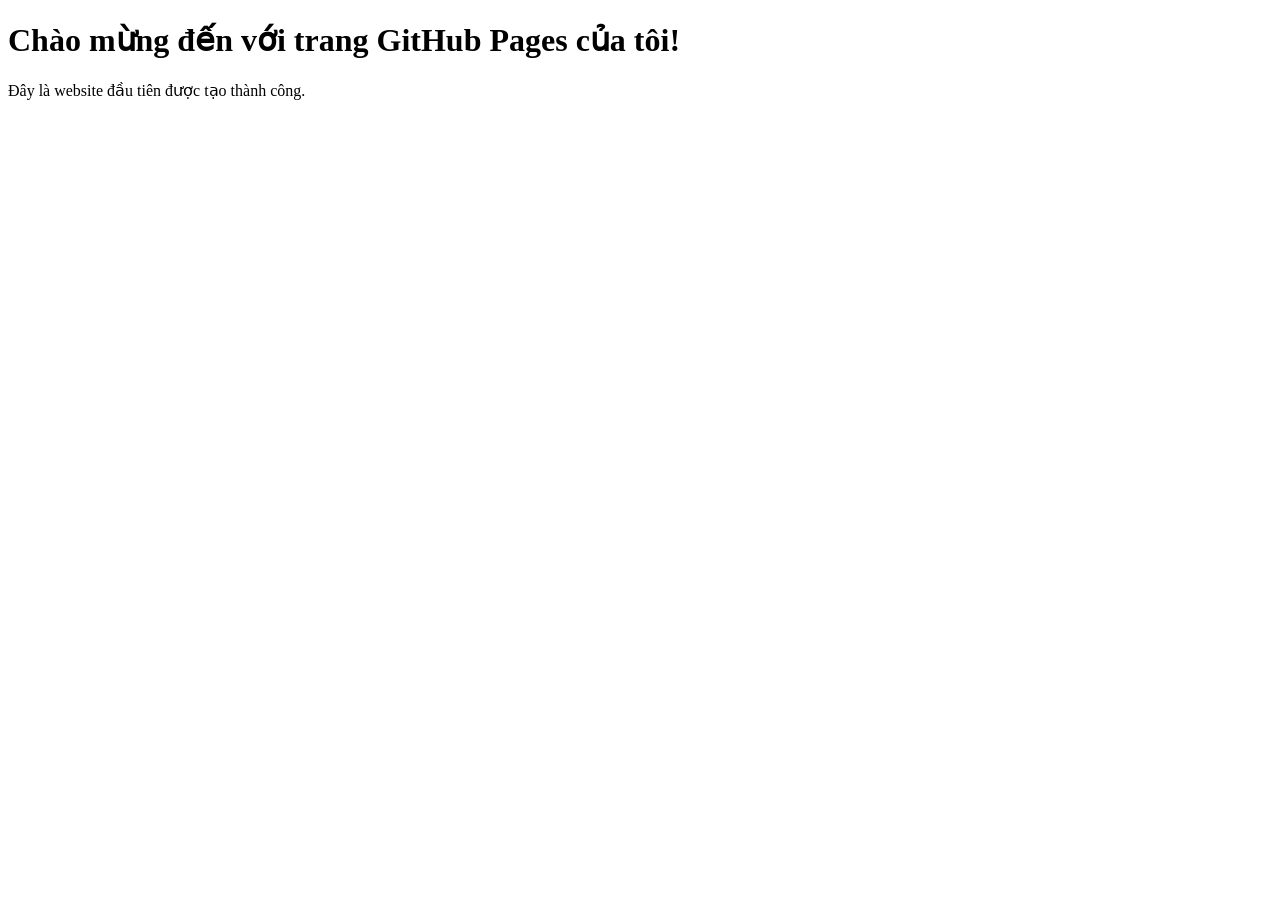
==== index.html @ 58974ad3 "Create index.html" ====
<!DOCTYPE html>
<html lang="vi">
<head>
    <meta charset="UTF-8">
    <title>Trang cá nhân của tôi</title>
</head>
<body>
    <h1>Chào mừng đến với trang GitHub Pages của tôi!</h1>
    <p>Đây là website đầu tiên được tạo thành công.</p>
</body>
</html>
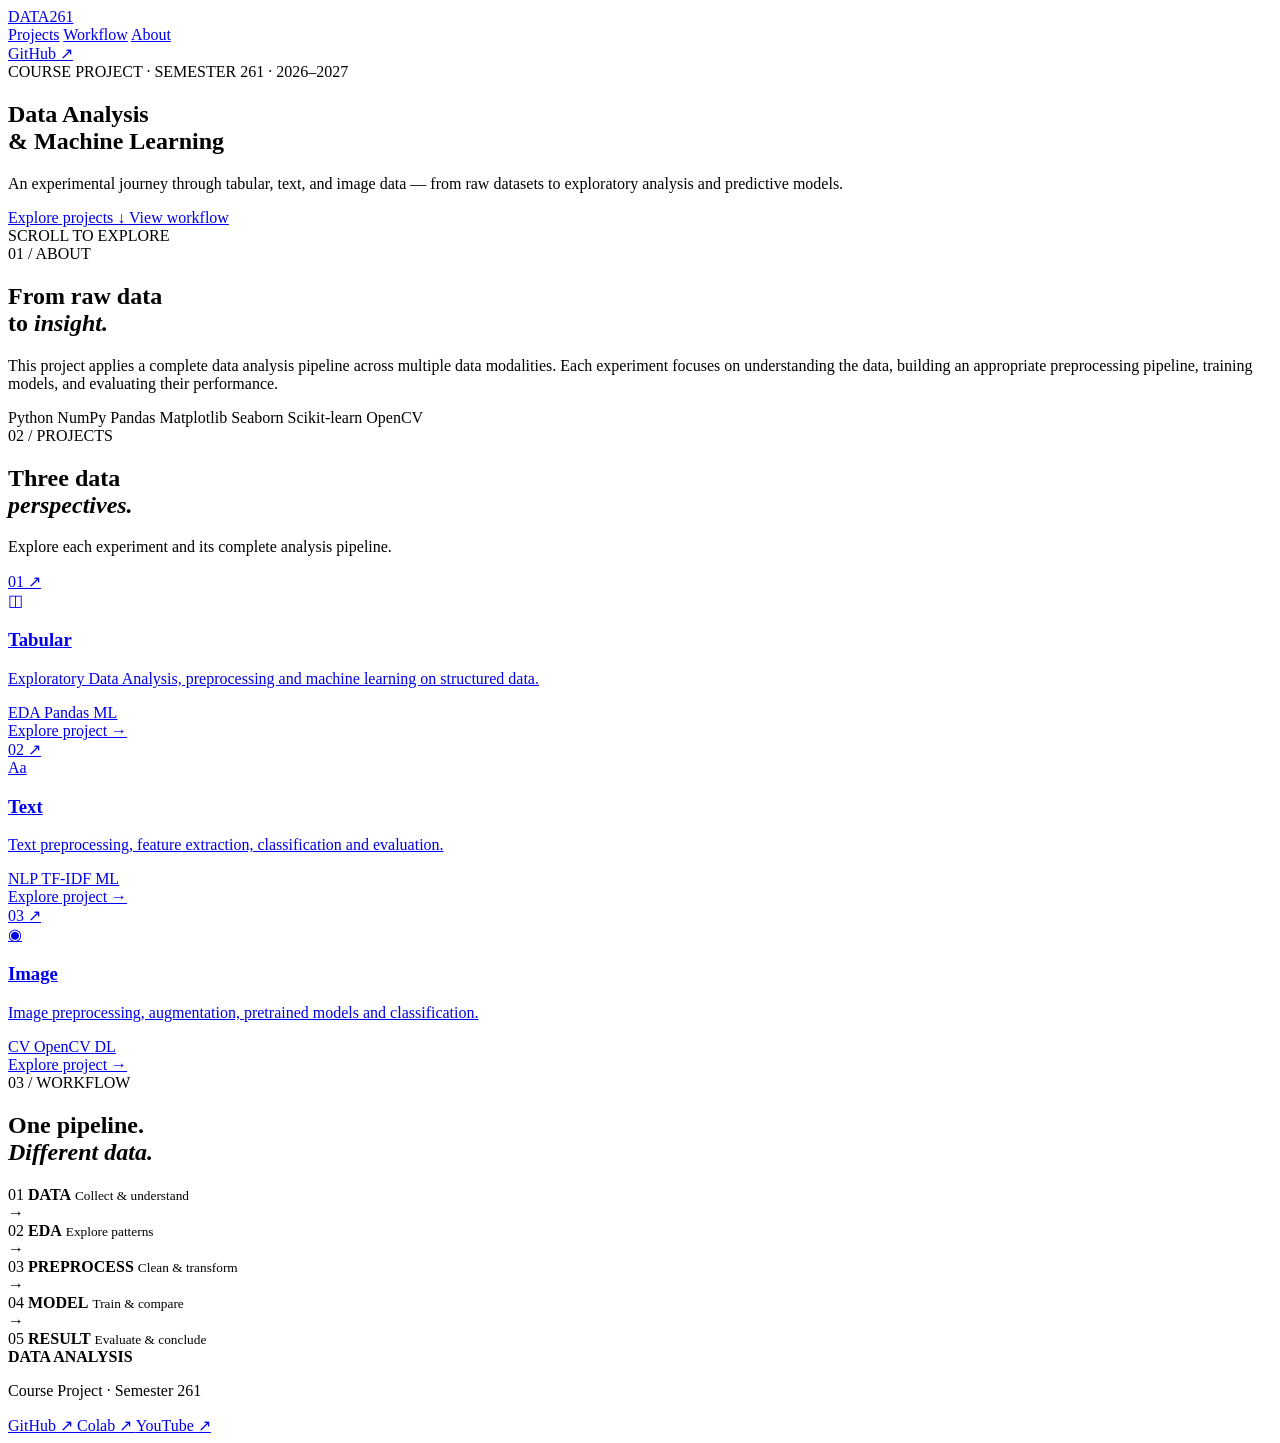
==== commit 42c49a6b: "Update index.html" ====
--- a/index.html
+++ b/index.html
@@ -1,11 +1,391 @@
 <!DOCTYPE html>
-<html lang="vi">
+<html lang="en">
 <head>
     <meta charset="UTF-8">
-    <title>Trang cá nhân của tôi</title>
+    <meta name="viewport" content="width=device-width, initial-scale=1.0">
+
+    <title>Data Analysis & Machine Learning</title>
+
+    <meta
+        name="description"
+        content="Data Analysis and Machine Learning Course Project"
+    >
+
+    <link rel="stylesheet" href="style.css">
+
+    <link
+        href="https://fonts.googleapis.com/css2?family=DM+Mono:wght@400;500&family=Inter:wght@400;500;600;700;800&display=swap"
+        rel="stylesheet"
+    >
 </head>
+
 <body>
-    <h1>Chào mừng đến với trang GitHub Pages của tôi!</h1>
-    <p>Đây là website đầu tiên được tạo thành công.</p>
+
+<header class="navbar">
+
+    <a href="#" class="logo">
+        DATA<span>261</span>
+    </a>
+
+    <nav>
+        <a href="#projects">Projects</a>
+        <a href="#workflow">Workflow</a>
+        <a href="#about">About</a>
+    </nav>
+
+    <a
+        href="https://github.com/Cuong111111"
+        target="_blank"
+        class="github-btn"
+    >
+        GitHub ↗
+    </a>
+
+</header>
+
+
+<main>
+
+<!-- HERO -->
+
+<section class="hero">
+
+    <div class="hero-label">
+        COURSE PROJECT · SEMESTER 261 · 2026–2027
+    </div>
+
+    <h1>
+        Data Analysis
+        <br>
+        <span>& Machine Learning</span>
+    </h1>
+
+    <p class="hero-description">
+        An experimental journey through tabular, text,
+        and image data — from raw datasets to
+        exploratory analysis and predictive models.
+    </p>
+
+    <div class="hero-actions">
+
+        <a href="#projects" class="primary-btn">
+            Explore projects ↓
+        </a>
+
+        <a href="#workflow" class="secondary-btn">
+            View workflow
+        </a>
+
+    </div>
+
+    <div class="scroll-indicator">
+        SCROLL TO EXPLORE
+    </div>
+
+</section>
+
+
+<!-- ABOUT -->
+
+<section class="section about" id="about">
+
+    <div class="section-number">
+        01 / ABOUT
+    </div>
+
+    <div class="about-content">
+
+        <h2>
+            From raw data<br>
+            to <em>insight.</em>
+        </h2>
+
+        <p>
+            This project applies a complete data analysis
+            pipeline across multiple data modalities.
+            Each experiment focuses on understanding the
+            data, building an appropriate preprocessing
+            pipeline, training models, and evaluating
+            their performance.
+        </p>
+
+        <div class="tech-stack">
+
+            <span>Python</span>
+            <span>NumPy</span>
+            <span>Pandas</span>
+            <span>Matplotlib</span>
+            <span>Seaborn</span>
+            <span>Scikit-learn</span>
+            <span>OpenCV</span>
+
+        </div>
+
+    </div>
+
+</section>
+
+
+<!-- PROJECTS -->
+
+<section class="section projects" id="projects">
+
+    <div class="section-number">
+        02 / PROJECTS
+    </div>
+
+    <div class="section-heading">
+
+        <h2>
+            Three data<br>
+            <em>perspectives.</em>
+        </h2>
+
+        <p>
+            Explore each experiment and its complete
+            analysis pipeline.
+        </p>
+
+    </div>
+
+
+    <div class="project-grid">
+
+
+        <!-- TABULAR -->
+
+        <a href="tabular/" class="project-card">
+
+            <div class="project-top">
+
+                <span class="project-number">
+                    01
+                </span>
+
+                <span class="project-arrow">
+                    ↗
+                </span>
+
+            </div>
+
+            <div class="project-icon">
+                ◫
+            </div>
+
+            <h3>
+                Tabular
+            </h3>
+
+            <p>
+                Exploratory Data Analysis,
+                preprocessing and machine learning
+                on structured data.
+            </p>
+
+            <div class="project-tags">
+
+                <span>EDA</span>
+                <span>Pandas</span>
+                <span>ML</span>
+
+            </div>
+
+            <div class="project-link">
+                Explore project →
+            </div>
+
+        </a>
+
+
+        <!-- TEXT -->
+
+        <a href="text/" class="project-card">
+
+            <div class="project-top">
+
+                <span class="project-number">
+                    02
+                </span>
+
+                <span class="project-arrow">
+                    ↗
+                </span>
+
+            </div>
+
+            <div class="project-icon">
+                Aa
+            </div>
+
+            <h3>
+                Text
+            </h3>
+
+            <p>
+                Text preprocessing, feature extraction,
+                classification and evaluation.
+            </p>
+
+            <div class="project-tags">
+
+                <span>NLP</span>
+                <span>TF-IDF</span>
+                <span>ML</span>
+
+            </div>
+
+            <div class="project-link">
+                Explore project →
+            </div>
+
+        </a>
+
+
+        <!-- IMAGE -->
+
+        <a href="image/" class="project-card">
+
+            <div class="project-top">
+
+                <span class="project-number">
+                    03
+                </span>
+
+                <span class="project-arrow">
+                    ↗
+                </span>
+
+            </div>
+
+            <div class="project-icon">
+                ◉
+            </div>
+
+            <h3>
+                Image
+            </h3>
+
+            <p>
+                Image preprocessing, augmentation,
+                pretrained models and classification.
+            </p>
+
+            <div class="project-tags">
+
+                <span>CV</span>
+                <span>OpenCV</span>
+                <span>DL</span>
+
+            </div>
+
+            <div class="project-link">
+                Explore project →
+            </div>
+
+        </a>
+
+    </div>
+
+</section>
+
+
+<!-- WORKFLOW -->
+
+<section class="section workflow" id="workflow">
+
+    <div class="section-number">
+        03 / WORKFLOW
+    </div>
+
+    <h2>
+        One pipeline.<br>
+        <em>Different data.</em>
+    </h2>
+
+
+    <div class="workflow-line">
+
+        <div class="workflow-item">
+            <span>01</span>
+            <strong>DATA</strong>
+            <small>Collect & understand</small>
+        </div>
+
+        <div class="workflow-arrow">→</div>
+
+        <div class="workflow-item">
+            <span>02</span>
+            <strong>EDA</strong>
+            <small>Explore patterns</small>
+        </div>
+
+        <div class="workflow-arrow">→</div>
+
+        <div class="workflow-item">
+            <span>03</span>
+            <strong>PREPROCESS</strong>
+            <small>Clean & transform</small>
+        </div>
+
+        <div class="workflow-arrow">→</div>
+
+        <div class="workflow-item">
+            <span>04</span>
+            <strong>MODEL</strong>
+            <small>Train & compare</small>
+        </div>
+
+        <div class="workflow-arrow">→</div>
+
+        <div class="workflow-item">
+            <span>05</span>
+            <strong>RESULT</strong>
+            <small>Evaluate & conclude</small>
+        </div>
+
+    </div>
+
+</section>
+
+
+<!-- FOOTER -->
+
+<footer>
+
+    <div>
+
+        <strong>
+            DATA ANALYSIS
+        </strong>
+
+        <p>
+            Course Project · Semester 261
+        </p>
+
+    </div>
+
+
+    <div class="footer-links">
+
+        <a href="https://github.com/Cuong111111">
+            GitHub ↗
+        </a>
+
+        <a href="#">
+            Colab ↗
+        </a>
+
+        <a href="#">
+            YouTube ↗
+        </a>
+
+    </div>
+
+</footer>
+
+</main>
+
+<script src="script.js"></script>
+
 </body>
 </html>
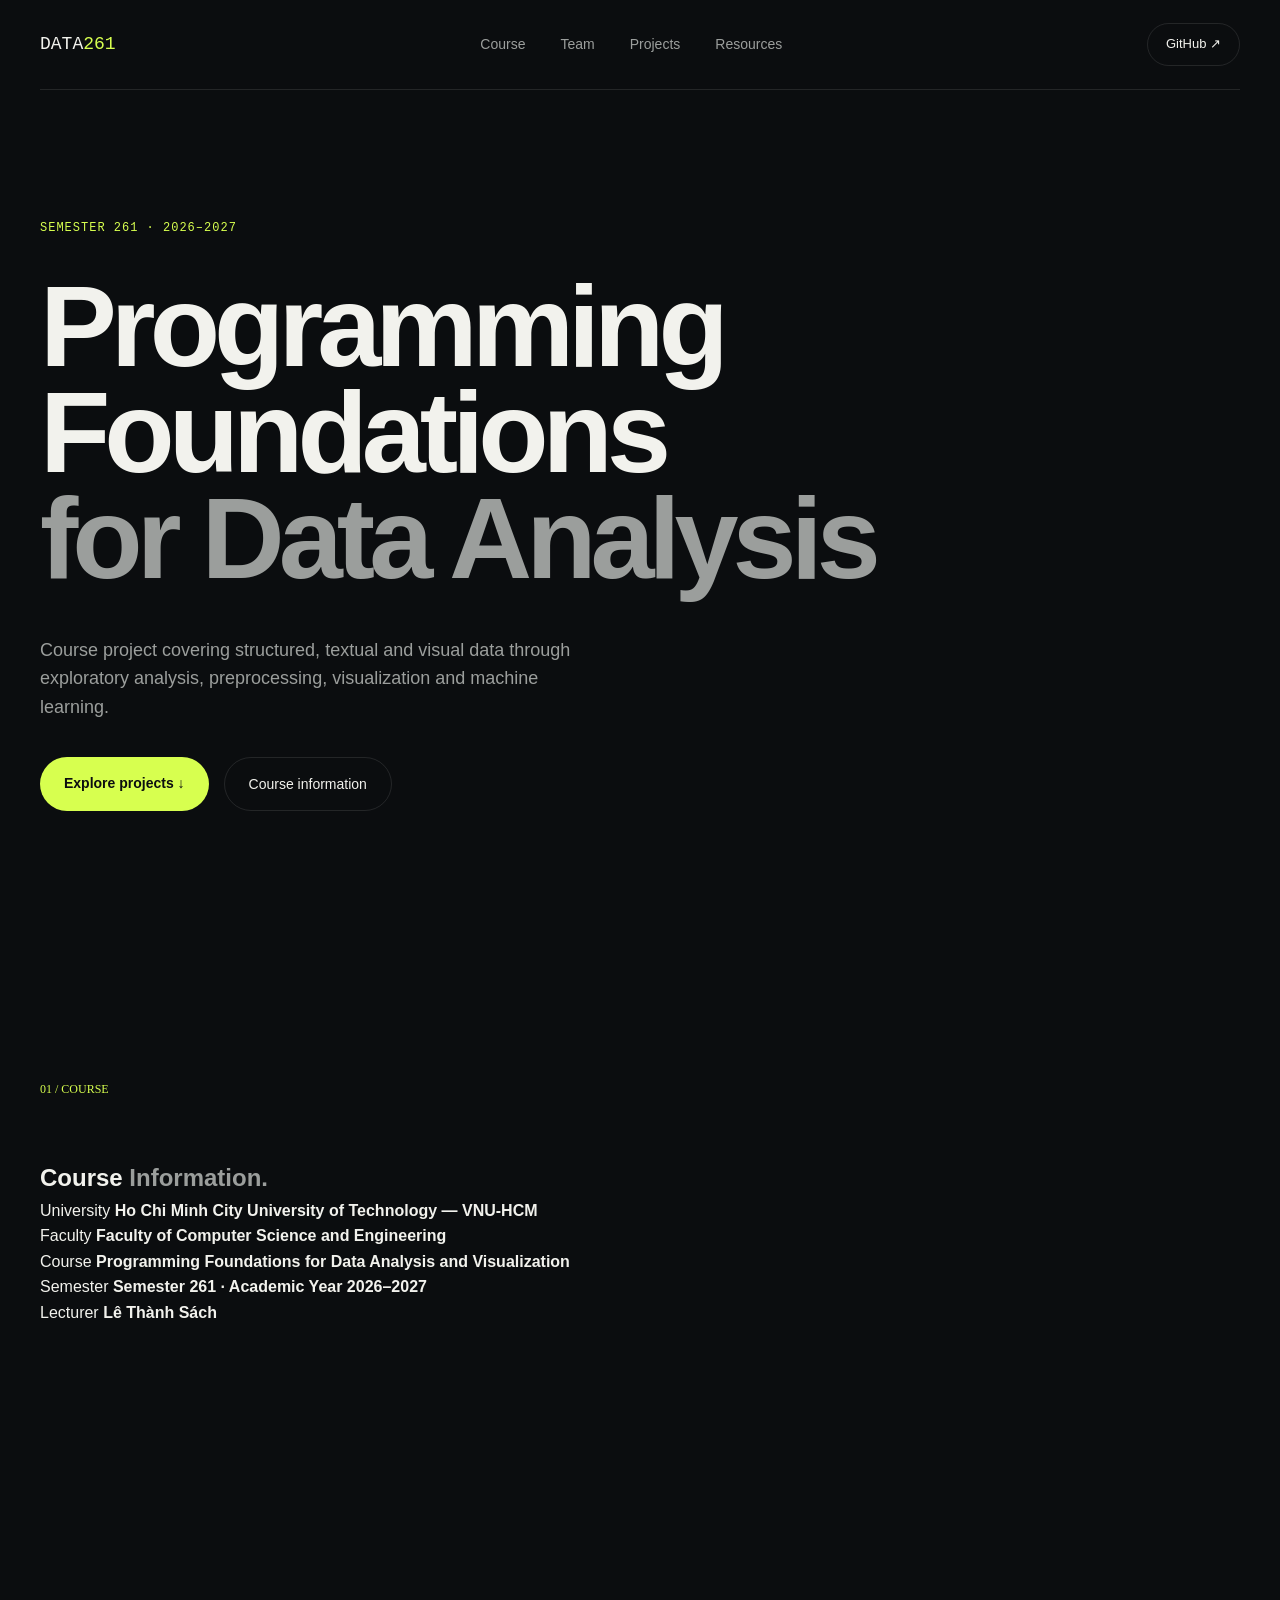
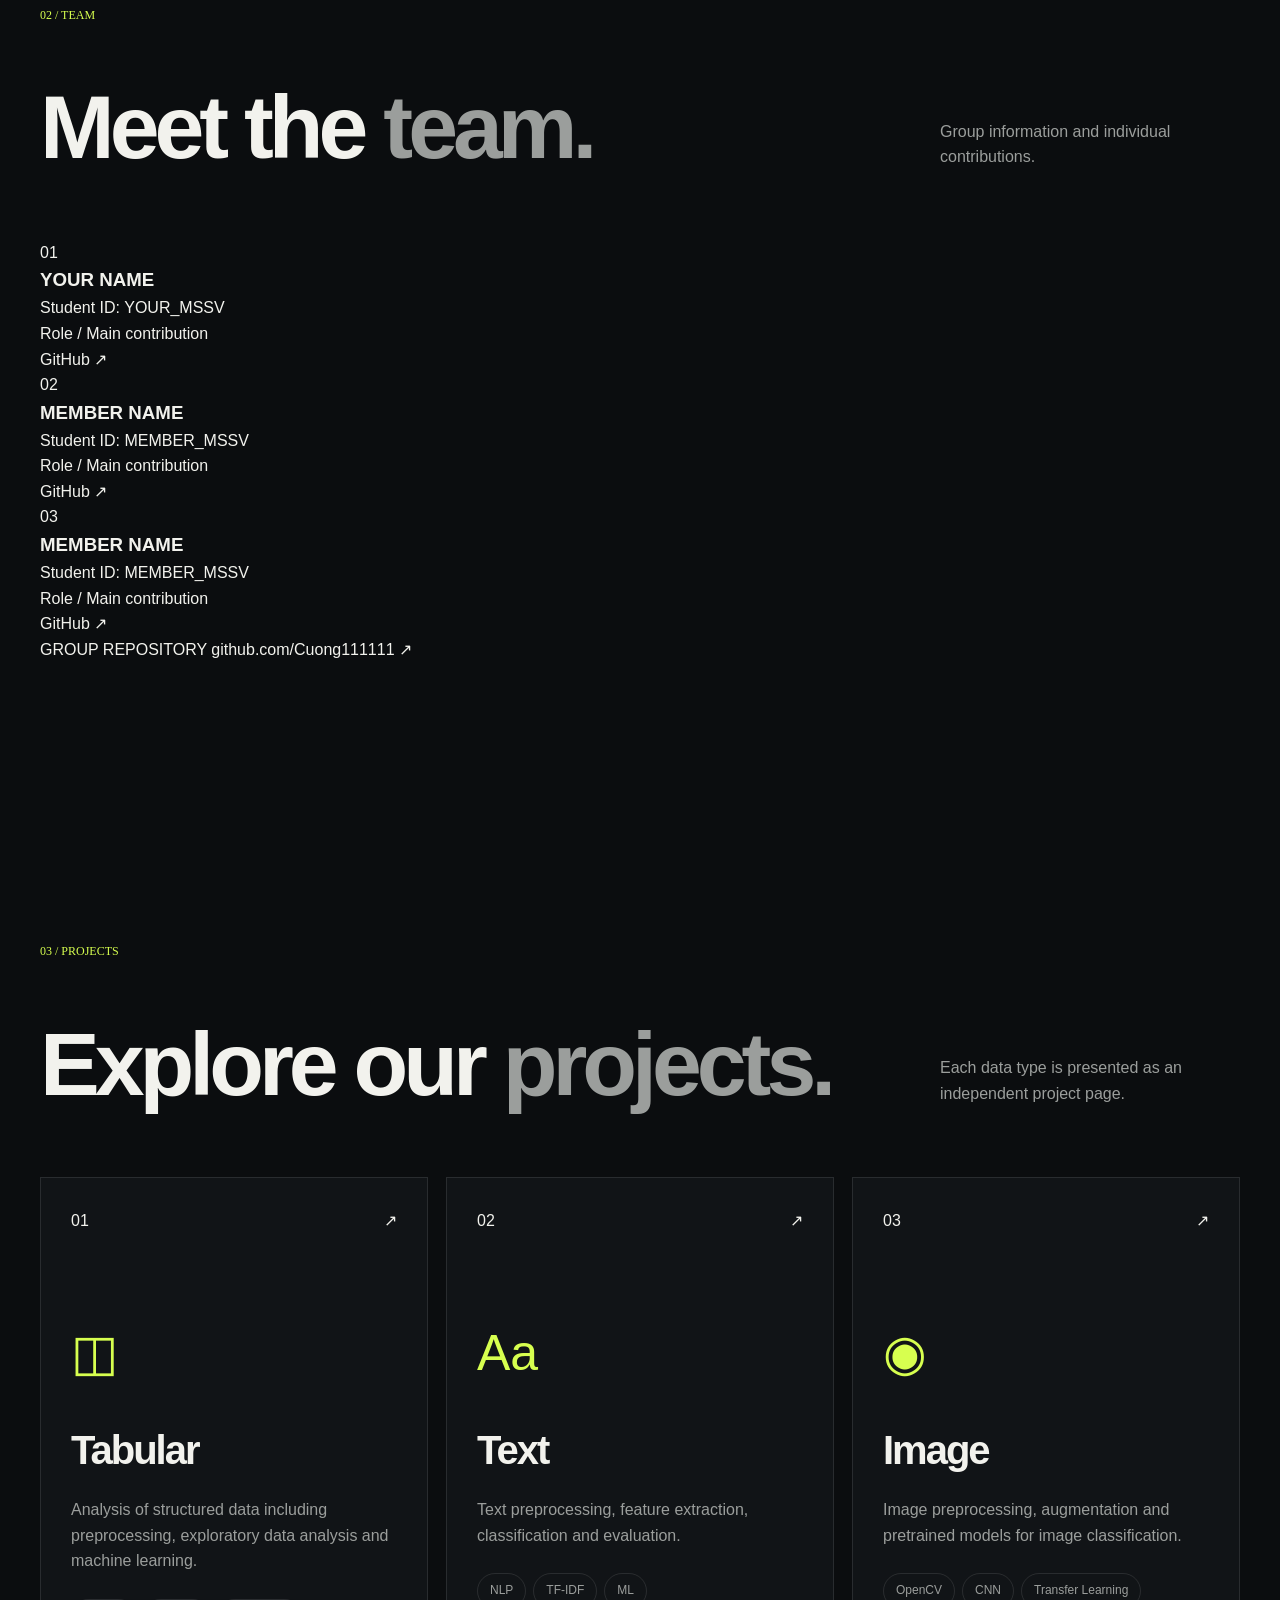
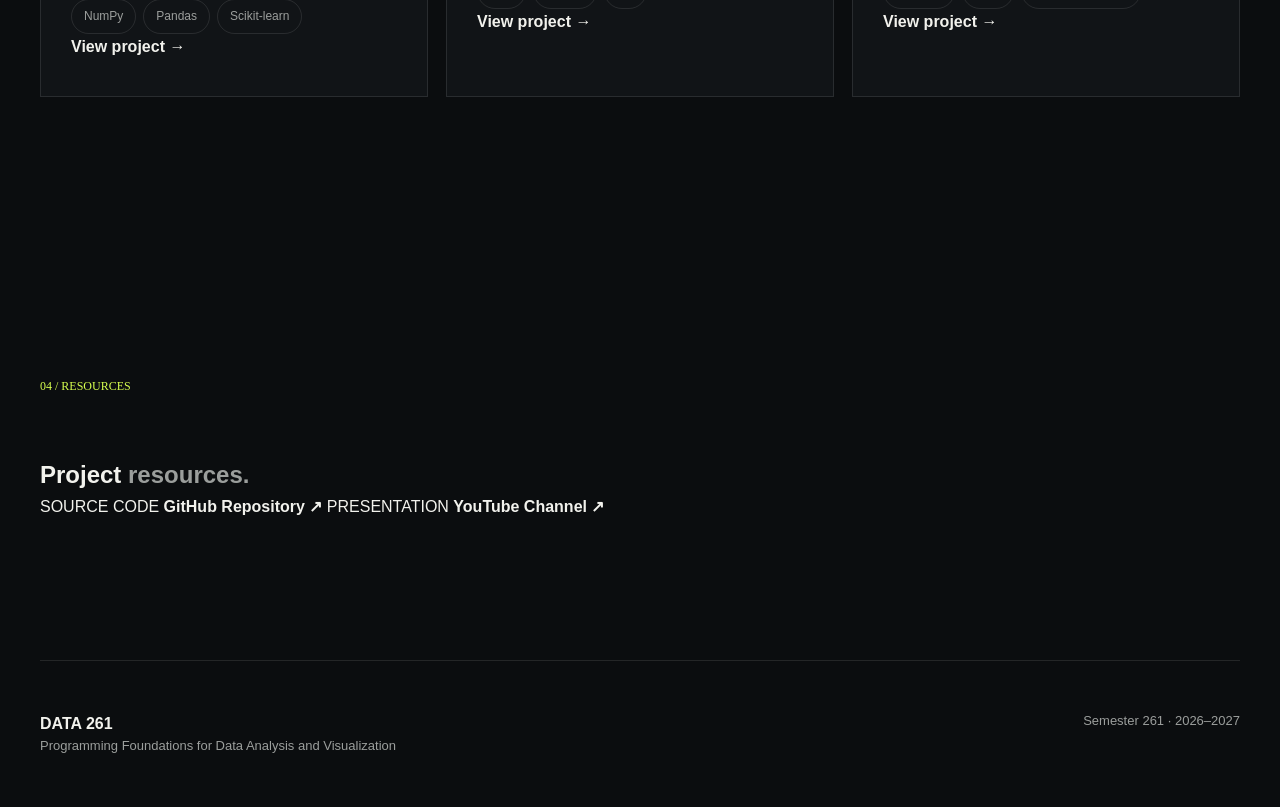
==== commit b0f96824: "update landing" ====
--- a/index.html
+++ b/index.html
@@ -1,36 +1,60 @@
 <!DOCTYPE html>
 <html lang="en">
+
 <head>
+
     <meta charset="UTF-8">
-    <meta name="viewport" content="width=device-width, initial-scale=1.0">
-
-    <title>Data Analysis & Machine Learning</title>
+
+    <meta
+        name="viewport"
+        content="width=device-width, initial-scale=1.0"
+    >
+
+    <title>
+        Data Analysis & Visualization — Group Name
+    </title>
 
     <meta
         name="description"
-        content="Data Analysis and Machine Learning Course Project"
+        content="Course project for Programming Foundations for Data Analysis and Visualization"
     >
 
     <link rel="stylesheet" href="style.css">
 
-    <link
-        href="https://fonts.googleapis.com/css2?family=DM+Mono:wght@400;500&family=Inter:wght@400;500;600;700;800&display=swap"
-        rel="stylesheet"
-    >
 </head>
 
+
 <body>
 
+
+<!-- =========================
+     NAVIGATION
+========================= -->
+
 <header class="navbar">
 
-    <a href="#" class="logo">
+    <a href="./" class="logo">
         DATA<span>261</span>
     </a>
 
     <nav>
-        <a href="#projects">Projects</a>
-        <a href="#workflow">Workflow</a>
-        <a href="#about">About</a>
+
+        <a href="#course">
+            Course
+        </a>
+
+        <a href="#team">
+            Team
+        </a>
+
+        <a href="#projects">
+            Projects
+        </a>
+
+        <a href="#resources">
+            Resources
+        </a>
+
     </nav>
 
     <a
@@ -44,106 +68,344 @@
 </header>
 
 
+
 <main>
 
-<!-- HERO -->
+
+<!-- =========================
+     HERO
+========================= -->
 
 <section class="hero">
 
     <div class="hero-label">
-        COURSE PROJECT · SEMESTER 261 · 2026–2027
-    </div>
+        SEMESTER 261 · 2026–2027
+    </div>
+
 
     <h1>
-        Data Analysis
+
+        Programming Foundations
         <br>
-        <span>& Machine Learning</span>
+
+        <span>
+            for Data Analysis
+        </span>
+
     </h1>
 
+
     <p class="hero-description">
-        An experimental journey through tabular, text,
-        and image data — from raw datasets to
-        exploratory analysis and predictive models.
+
+        Course project covering structured,
+        textual and visual data through
+        exploratory analysis, preprocessing,
+        visualization and machine learning.
+
     </p>
 
+
     <div class="hero-actions">
 
-        <a href="#projects" class="primary-btn">
+        <a
+            href="#projects"
+            class="primary-btn"
+        >
             Explore projects ↓
         </a>
 
-        <a href="#workflow" class="secondary-btn">
-            View workflow
-        </a>
-
-    </div>
-
-    <div class="scroll-indicator">
-        SCROLL TO EXPLORE
+
+        <a
+            href="#course"
+            class="secondary-btn"
+        >
+            Course information
+        </a>
+
     </div>
 
 </section>
 
 
-<!-- ABOUT -->
-
-<section class="section about" id="about">
+
+<!-- =========================
+     COURSE INFORMATION
+========================= -->
+
+<section
+    class="section"
+    id="course"
+>
 
     <div class="section-number">
-        01 / ABOUT
-    </div>
-
-    <div class="about-content">
+        01 / COURSE
+    </div>
+
+
+    <div class="course-layout">
+
+
+        <div>
+
+            <h2>
+                Course
+                <em>Information.</em>
+            </h2>
+
+        </div>
+
+
+        <div class="info-list">
+
+
+            <div class="info-row">
+
+                <span>
+                    University
+                </span>
+
+                <strong>
+                    Ho Chi Minh City University
+                    of Technology — VNU-HCM
+                </strong>
+
+            </div>
+
+
+            <div class="info-row">
+
+                <span>
+                    Faculty
+                </span>
+
+                <strong>
+                    Faculty of Computer Science
+                    and Engineering
+                </strong>
+
+            </div>
+
+
+            <div class="info-row">
+
+                <span>
+                    Course
+                </span>
+
+                <strong>
+                    Programming Foundations
+                    for Data Analysis
+                    and Visualization
+                </strong>
+
+            </div>
+
+
+            <div class="info-row">
+
+                <span>
+                    Semester
+                </span>
+
+                <strong>
+                    Semester 261 · Academic Year
+                    2026–2027
+                </strong>
+
+            </div>
+
+
+            <div class="info-row">
+
+                <span>
+                    Lecturer
+                </span>
+
+                <strong>
+                    Lê Thành Sách
+                </strong>
+
+            </div>
+
+
+        </div>
+
+    </div>
+
+</section>
+
+
+
+<!-- =========================
+     TEAM
+========================= -->
+
+<section
+    class="section"
+    id="team"
+>
+
+    <div class="section-number">
+        02 / TEAM
+    </div>
+
+
+    <div class="section-heading">
 
         <h2>
-            From raw data<br>
-            to <em>insight.</em>
+            Meet the
+            <em>team.</em>
         </h2>
 
         <p>
-            This project applies a complete data analysis
-            pipeline across multiple data modalities.
-            Each experiment focuses on understanding the
-            data, building an appropriate preprocessing
-            pipeline, training models, and evaluating
-            their performance.
+            Group information and
+            individual contributions.
         </p>
 
-        <div class="tech-stack">
-
-            <span>Python</span>
-            <span>NumPy</span>
-            <span>Pandas</span>
-            <span>Matplotlib</span>
-            <span>Seaborn</span>
-            <span>Scikit-learn</span>
-            <span>OpenCV</span>
+    </div>
+
+
+    <div class="team-grid">
+
+
+        <!-- MEMBER 1 -->
+
+        <div class="member-card">
+
+            <span class="member-number">
+                01
+            </span>
+
+            <h3>
+                YOUR NAME
+            </h3>
+
+            <p>
+                Student ID:
+                YOUR_MSSV
+            </p>
+
+            <p class="role">
+                Role / Main contribution
+            </p>
+
+            <a
+                href="#"
+                target="_blank"
+            >
+                GitHub ↗
+            </a>
 
         </div>
 
+
+        <!-- MEMBER 2 -->
+
+        <div class="member-card">
+
+            <span class="member-number">
+                02
+            </span>
+
+            <h3>
+                MEMBER NAME
+            </h3>
+
+            <p>
+                Student ID:
+                MEMBER_MSSV
+            </p>
+
+            <p class="role">
+                Role / Main contribution
+            </p>
+
+            <a
+                href="#"
+                target="_blank"
+            >
+                GitHub ↗
+            </a>
+
+        </div>
+
+
+        <!-- MEMBER 3 -->
+
+        <div class="member-card">
+
+            <span class="member-number">
+                03
+            </span>
+
+            <h3>
+                MEMBER NAME
+            </h3>
+
+            <p>
+                Student ID:
+                MEMBER_MSSV
+            </p>
+
+            <p class="role">
+                Role / Main contribution
+            </p>
+
+            <a
+                href="#"
+                target="_blank"
+            >
+                GitHub ↗
+            </a>
+
+        </div>
+
+    </div>
+
+
+    <div class="repository">
+
+        <span>
+            GROUP REPOSITORY
+        </span>
+
+        <a
+            href="https://github.com/Cuong111111"
+            target="_blank"
+        >
+            github.com/Cuong111111 ↗
+        </a>
+
     </div>
 
 </section>
 
 
-<!-- PROJECTS -->
-
-<section class="section projects" id="projects">
+
+<!-- =========================
+     PROJECTS
+========================= -->
+
+<section
+    class="section"
+    id="projects"
+>
 
     <div class="section-number">
-        02 / PROJECTS
-    </div>
+        03 / PROJECTS
+    </div>
+
 
     <div class="section-heading">
 
         <h2>
-            Three data<br>
-            <em>perspectives.</em>
+            Explore our
+            <em>projects.</em>
         </h2>
 
         <p>
-            Explore each experiment and its complete
-            analysis pipeline.
+            Each data type is presented
+            as an independent project page.
         </p>
 
     </div>
@@ -154,238 +416,288 @@
 
         <!-- TABULAR -->
 
-        <a href="tabular/" class="project-card">
+        <a
+            href="./tabular/"
+            class="project-card"
+        >
 
             <div class="project-top">
 
-                <span class="project-number">
+                <span>
                     01
                 </span>
 
-                <span class="project-arrow">
+                <span>
                     ↗
                 </span>
 
             </div>
+
 
             <div class="project-icon">
                 ◫
             </div>
+
 
             <h3>
                 Tabular
             </h3>
 
+
             <p>
-                Exploratory Data Analysis,
-                preprocessing and machine learning
-                on structured data.
-            </p>
+                Analysis of structured data
+                including preprocessing,
+                exploratory data analysis
+                and machine learning.
+            </p>
+
 
             <div class="project-tags">
 
-                <span>EDA</span>
-                <span>Pandas</span>
-                <span>ML</span>
-
-            </div>
-
-            <div class="project-link">
-                Explore project →
-            </div>
-
-        </a>
+                <span>
+                    NumPy
+                </span>
+
+                <span>
+                    Pandas
+                </span>
+
+                <span>
+                    Scikit-learn
+                </span>
+
+            </div>
+
+
+            <strong>
+                View project →
+            </strong>
+
+        </a>
+
 
 
         <!-- TEXT -->
 
-        <a href="text/" class="project-card">
+        <a
+            href="./text/"
+            class="project-card"
+        >
 
             <div class="project-top">
 
-                <span class="project-number">
+                <span>
                     02
                 </span>
 
-                <span class="project-arrow">
+                <span>
                     ↗
                 </span>
 
             </div>
+
 
             <div class="project-icon">
                 Aa
             </div>
+
 
             <h3>
                 Text
             </h3>
 
+
             <p>
-                Text preprocessing, feature extraction,
-                classification and evaluation.
-            </p>
+                Text preprocessing,
+                feature extraction,
+                classification and
+                evaluation.
+            </p>
+
 
             <div class="project-tags">
 
-                <span>NLP</span>
-                <span>TF-IDF</span>
-                <span>ML</span>
-
-            </div>
-
-            <div class="project-link">
-                Explore project →
-            </div>
-
-        </a>
+                <span>
+                    NLP
+                </span>
+
+                <span>
+                    TF-IDF
+                </span>
+
+                <span>
+                    ML
+                </span>
+
+            </div>
+
+
+            <strong>
+                View project →
+            </strong>
+
+        </a>
+
 
 
         <!-- IMAGE -->
 
-        <a href="image/" class="project-card">
+        <a
+            href="./image/"
+            class="project-card"
+        >
 
             <div class="project-top">
 
-                <span class="project-number">
+                <span>
                     03
                 </span>
 
-                <span class="project-arrow">
+                <span>
                     ↗
                 </span>
 
             </div>
+
 
             <div class="project-icon">
                 ◉
             </div>
+
 
             <h3>
                 Image
             </h3>
 
+
             <p>
-                Image preprocessing, augmentation,
-                pretrained models and classification.
-            </p>
+                Image preprocessing,
+                augmentation and
+                pretrained models for
+                image classification.
+            </p>
+
 
             <div class="project-tags">
 
-                <span>CV</span>
-                <span>OpenCV</span>
-                <span>DL</span>
-
-            </div>
-
-            <div class="project-link">
-                Explore project →
-            </div>
-
-        </a>
+                <span>
+                    OpenCV
+                </span>
+
+                <span>
+                    CNN
+                </span>
+
+                <span>
+                    Transfer Learning
+                </span>
+
+            </div>
+
+
+            <strong>
+                View project →
+            </strong>
+
+        </a>
+
 
     </div>
 
 </section>
 
 
-<!-- WORKFLOW -->
-
-<section class="section workflow" id="workflow">
+
+<!-- =========================
+     RESOURCES
+========================= -->
+
+<section
+    class="section"
+    id="resources"
+>
 
     <div class="section-number">
-        03 / WORKFLOW
-    </div>
+        04 / RESOURCES
+    </div>
+
 
     <h2>
-        One pipeline.<br>
-        <em>Different data.</em>
+        Project
+        <em>resources.</em>
     </h2>
 
 
-    <div class="workflow-line">
-
-        <div class="workflow-item">
-            <span>01</span>
-            <strong>DATA</strong>
-            <small>Collect & understand</small>
-        </div>
-
-        <div class="workflow-arrow">→</div>
-
-        <div class="workflow-item">
-            <span>02</span>
-            <strong>EDA</strong>
-            <small>Explore patterns</small>
-        </div>
-
-        <div class="workflow-arrow">→</div>
-
-        <div class="workflow-item">
-            <span>03</span>
-            <strong>PREPROCESS</strong>
-            <small>Clean & transform</small>
-        </div>
-
-        <div class="workflow-arrow">→</div>
-
-        <div class="workflow-item">
-            <span>04</span>
-            <strong>MODEL</strong>
-            <small>Train & compare</small>
-        </div>
-
-        <div class="workflow-arrow">→</div>
-
-        <div class="workflow-item">
-            <span>05</span>
-            <strong>RESULT</strong>
-            <small>Evaluate & conclude</small>
-        </div>
+    <div class="resource-grid">
+
+
+        <a
+            href="https://github.com/Cuong111111"
+            target="_blank"
+            class="resource-card"
+        >
+
+            <span>
+                SOURCE CODE
+            </span>
+
+            <strong>
+                GitHub Repository ↗
+            </strong>
+
+        </a>
+
+
+        <a
+            href="#"
+            class="resource-card"
+        >
+
+            <span>
+                PRESENTATION
+            </span>
+
+            <strong>
+                YouTube Channel ↗
+            </strong>
+
+        </a>
+
 
     </div>
 
 </section>
 
 
-<!-- FOOTER -->
+</main>
+
+
 
 <footer>
 
     <div>
 
         <strong>
-            DATA ANALYSIS
+            DATA 261
         </strong>
 
         <p>
-            Course Project · Semester 261
+            Programming Foundations for
+            Data Analysis and Visualization
         </p>
 
     </div>
 
 
-    <div class="footer-links">
-
-        <a href="https://github.com/Cuong111111">
-            GitHub ↗
-        </a>
-
-        <a href="#">
-            Colab ↗
-        </a>
-
-        <a href="#">
-            YouTube ↗
-        </a>
-
-    </div>
+    <p>
+        Semester 261 · 2026–2027
+    </p>
 
 </footer>
 
-</main>
 
 <script src="script.js"></script>
 
 </body>
-</html>
+
+</html>
--- a/style.css
+++ b/style.css
@@ -0,0 +1,684 @@
+:root {
+
+    --bg: #0b0d0f;
+    --surface: #111417;
+    --surface-2: #171a1e;
+
+    --text: #f2f2ed;
+    --muted: #9b9e9c;
+
+    --accent: #d7ff4f;
+    --border: rgba(255,255,255,0.10);
+
+    --max-width: 1200px;
+
+}
+
+
+* {
+    margin: 0;
+    padding: 0;
+    box-sizing: border-box;
+}
+
+
+html {
+    scroll-behavior: smooth;
+}
+
+
+body {
+
+    background: var(--bg);
+    color: var(--text);
+
+    font-family: "Inter", sans-serif;
+
+    line-height: 1.6;
+
+}
+
+
+a {
+    color: inherit;
+    text-decoration: none;
+}
+
+
+/* NAVBAR */
+
+.navbar {
+
+    width: min(var(--max-width), calc(100% - 48px));
+
+    margin: auto;
+
+    height: 90px;
+
+    display: flex;
+
+    align-items: center;
+
+    justify-content: space-between;
+
+    border-bottom: 1px solid var(--border);
+
+}
+
+
+.logo {
+
+    font-family: "DM Mono", monospace;
+
+    font-size: 18px;
+
+    font-weight: 500;
+
+}
+
+.logo span {
+    color: var(--accent);
+}
+
+
+nav {
+
+    display: flex;
+
+    gap: 35px;
+
+}
+
+
+nav a {
+
+    color: var(--muted);
+
+    font-size: 14px;
+
+    transition: 0.25s;
+
+}
+
+
+nav a:hover {
+    color: var(--text);
+}
+
+
+.github-btn {
+
+    border: 1px solid var(--border);
+
+    padding: 10px 18px;
+
+    border-radius: 100px;
+
+    font-size: 13px;
+
+    transition: 0.25s;
+
+}
+
+
+.github-btn:hover {
+
+    background: var(--text);
+
+    color: var(--bg);
+
+}
+
+
+/* HERO */
+
+.hero {
+
+    width: min(var(--max-width), calc(100% - 48px));
+
+    min-height: 850px;
+
+    margin: auto;
+
+    display: flex;
+
+    flex-direction: column;
+
+    justify-content: center;
+
+}
+
+
+.hero-label {
+
+    font-family: "DM Mono", monospace;
+
+    font-size: 12px;
+
+    color: var(--accent);
+
+    letter-spacing: 1px;
+
+    margin-bottom: 35px;
+
+}
+
+
+.hero h1 {
+
+    font-size: clamp(55px, 9vw, 125px);
+
+    line-height: 0.92;
+
+    letter-spacing: -6px;
+
+    max-width: 1100px;
+
+}
+
+
+.hero h1 span {
+
+    color: var(--muted);
+
+}
+
+
+.hero-description {
+
+    max-width: 550px;
+
+    margin-top: 45px;
+
+    font-size: 18px;
+
+    color: var(--muted);
+
+}
+
+
+.hero-actions {
+
+    display: flex;
+
+    gap: 15px;
+
+    margin-top: 35px;
+
+}
+
+
+.primary-btn,
+.secondary-btn {
+
+    padding: 15px 24px;
+
+    border-radius: 100px;
+
+    font-size: 14px;
+
+}
+
+
+.primary-btn {
+
+    background: var(--accent);
+
+    color: #0b0d0f;
+
+    font-weight: 600;
+
+}
+
+
+.secondary-btn {
+
+    border: 1px solid var(--border);
+
+}
+
+
+.scroll-indicator {
+
+    margin-top: 100px;
+
+    font-family: "DM Mono";
+
+    color: var(--muted);
+
+    font-size: 11px;
+
+}
+
+
+/* SECTIONS */
+
+.section {
+
+    width: min(var(--max-width), calc(100% - 48px));
+
+    margin: auto;
+
+    padding: 140px 0;
+
+}
+
+
+.section-number {
+
+    font-family: "DM Mono";
+
+    color: var(--accent);
+
+    font-size: 12px;
+
+    margin-bottom: 60px;
+
+}
+
+
+/* ABOUT */
+
+.about {
+
+    display: grid;
+
+    grid-template-columns: 1fr 2fr;
+
+    gap: 80px;
+
+    border-top: 1px solid var(--border);
+
+}
+
+
+.about-content {
+
+    max-width: 750px;
+
+}
+
+
+.about h2,
+.workflow h2 {
+
+    font-size: clamp(45px, 6vw, 80px);
+
+    line-height: 1;
+
+    letter-spacing: -4px;
+
+}
+
+
+em {
+
+    color: var(--muted);
+
+    font-style: normal;
+
+}
+
+
+.about-content p {
+
+    margin-top: 40px;
+
+    max-width: 650px;
+
+    color: var(--muted);
+
+    font-size: 18px;
+
+}
+
+
+.tech-stack {
+
+    display: flex;
+
+    flex-wrap: wrap;
+
+    gap: 10px;
+
+    margin-top: 35px;
+
+}
+
+
+.tech-stack span,
+.project-tags span {
+
+    border: 1px solid var(--border);
+
+    padding: 7px 12px;
+
+    border-radius: 100px;
+
+    font-size: 12px;
+
+    color: var(--muted);
+
+}
+
+
+/* PROJECTS */
+
+.projects {
+
+    border-top: 1px solid var(--border);
+
+}
+
+
+.section-heading {
+
+    display: flex;
+
+    justify-content: space-between;
+
+    align-items: end;
+
+    margin-bottom: 70px;
+
+}
+
+
+.section-heading h2 {
+
+    font-size: clamp(50px, 7vw, 90px);
+
+    line-height: .95;
+
+    letter-spacing: -5px;
+
+}
+
+
+.section-heading p {
+
+    color: var(--muted);
+
+    max-width: 300px;
+
+}
+
+
+.project-grid {
+
+    display: grid;
+
+    grid-template-columns: repeat(3, 1fr);
+
+    gap: 18px;
+
+}
+
+
+.project-card {
+
+    background: var(--surface);
+
+    border: 1px solid var(--border);
+
+    min-height: 520px;
+
+    padding: 30px;
+
+    display: flex;
+
+    flex-direction: column;
+
+    transition: transform .35s, border-color .35s;
+
+}
+
+
+.project-card:hover {
+
+    transform: translateY(-8px);
+
+    border-color: rgba(215,255,79,.5);
+
+}
+
+
+.project-top {
+
+    display: flex;
+
+    justify-content: space-between;
+
+}
+
+
+.project-number {
+
+    font-family: "DM Mono";
+
+    color: var(--muted);
+
+    font-size: 12px;
+
+}
+
+
+.project-arrow {
+
+    font-size: 22px;
+
+}
+
+
+.project-icon {
+
+    font-size: 50px;
+
+    margin-top: 80px;
+
+    color: var(--accent);
+
+}
+
+
+.project-card h3 {
+
+    margin-top: 25px;
+
+    font-size: 40px;
+
+    letter-spacing: -2px;
+
+}
+
+
+.project-card p {
+
+    color: var(--muted);
+
+    margin-top: 15px;
+
+}
+
+
+.project-tags {
+
+    display: flex;
+
+    gap: 7px;
+
+    margin-top: 25px;
+
+}
+
+
+.project-link {
+
+    margin-top: auto;
+
+    color: var(--accent);
+
+    font-size: 13px;
+
+}
+
+
+/* WORKFLOW */
+
+.workflow {
+
+    border-top: 1px solid var(--border);
+
+}
+
+
+.workflow-line {
+
+    display: flex;
+
+    align-items: center;
+
+    justify-content: space-between;
+
+    margin-top: 100px;
+
+}
+
+
+.workflow-item {
+
+    display: flex;
+
+    flex-direction: column;
+
+}
+
+
+.workflow-item span {
+
+    color: var(--accent);
+
+    font-family: "DM Mono";
+
+    font-size: 11px;
+
+}
+
+
+.workflow-item strong {
+
+    margin-top: 10px;
+
+    font-size: 16px;
+
+}
+
+
+.workflow-item small {
+
+    color: var(--muted);
+
+    margin-top: 5px;
+
+}
+
+
+.workflow-arrow {
+
+    color: var(--muted);
+
+}
+
+
+/* FOOTER */
+
+footer {
+
+    width: min(var(--max-width), calc(100% - 48px));
+
+    margin: auto;
+
+    padding: 50px 0;
+
+    border-top: 1px solid var(--border);
+
+    display: flex;
+
+    justify-content: space-between;
+
+}
+
+
+footer p {
+
+    color: var(--muted);
+
+    font-size: 13px;
+
+}
+
+
+.footer-links {
+
+    display: flex;
+
+    gap: 25px;
+
+}
+
+
+.footer-links a {
+
+    font-size: 13px;
+
+    color: var(--muted);
+
+}
+
+
+/* MOBILE */
+
+@media (max-width: 800px) {
+
+    nav {
+        display: none;
+    }
+
+    .hero {
+        min-height: 700px;
+    }
+
+    .hero h1 {
+        letter-spacing: -3px;
+    }
+
+    .about {
+        grid-template-columns: 1fr;
+    }
+
+    .project-grid {
+        grid-template-columns: 1fr;
+    }
+
+    .section-heading {
+        flex-direction: column;
+        align-items: start;
+        gap: 30px;
+    }
+
+    .workflow-line {
+        flex-direction: column;
+        align-items: start;
+        gap: 25px;
+    }
+
+    .workflow-arrow {
+        transform: rotate(90deg);
+    }
+
+    footer {
+        flex-direction: column;
+        gap: 30px;
+    }
+
+}
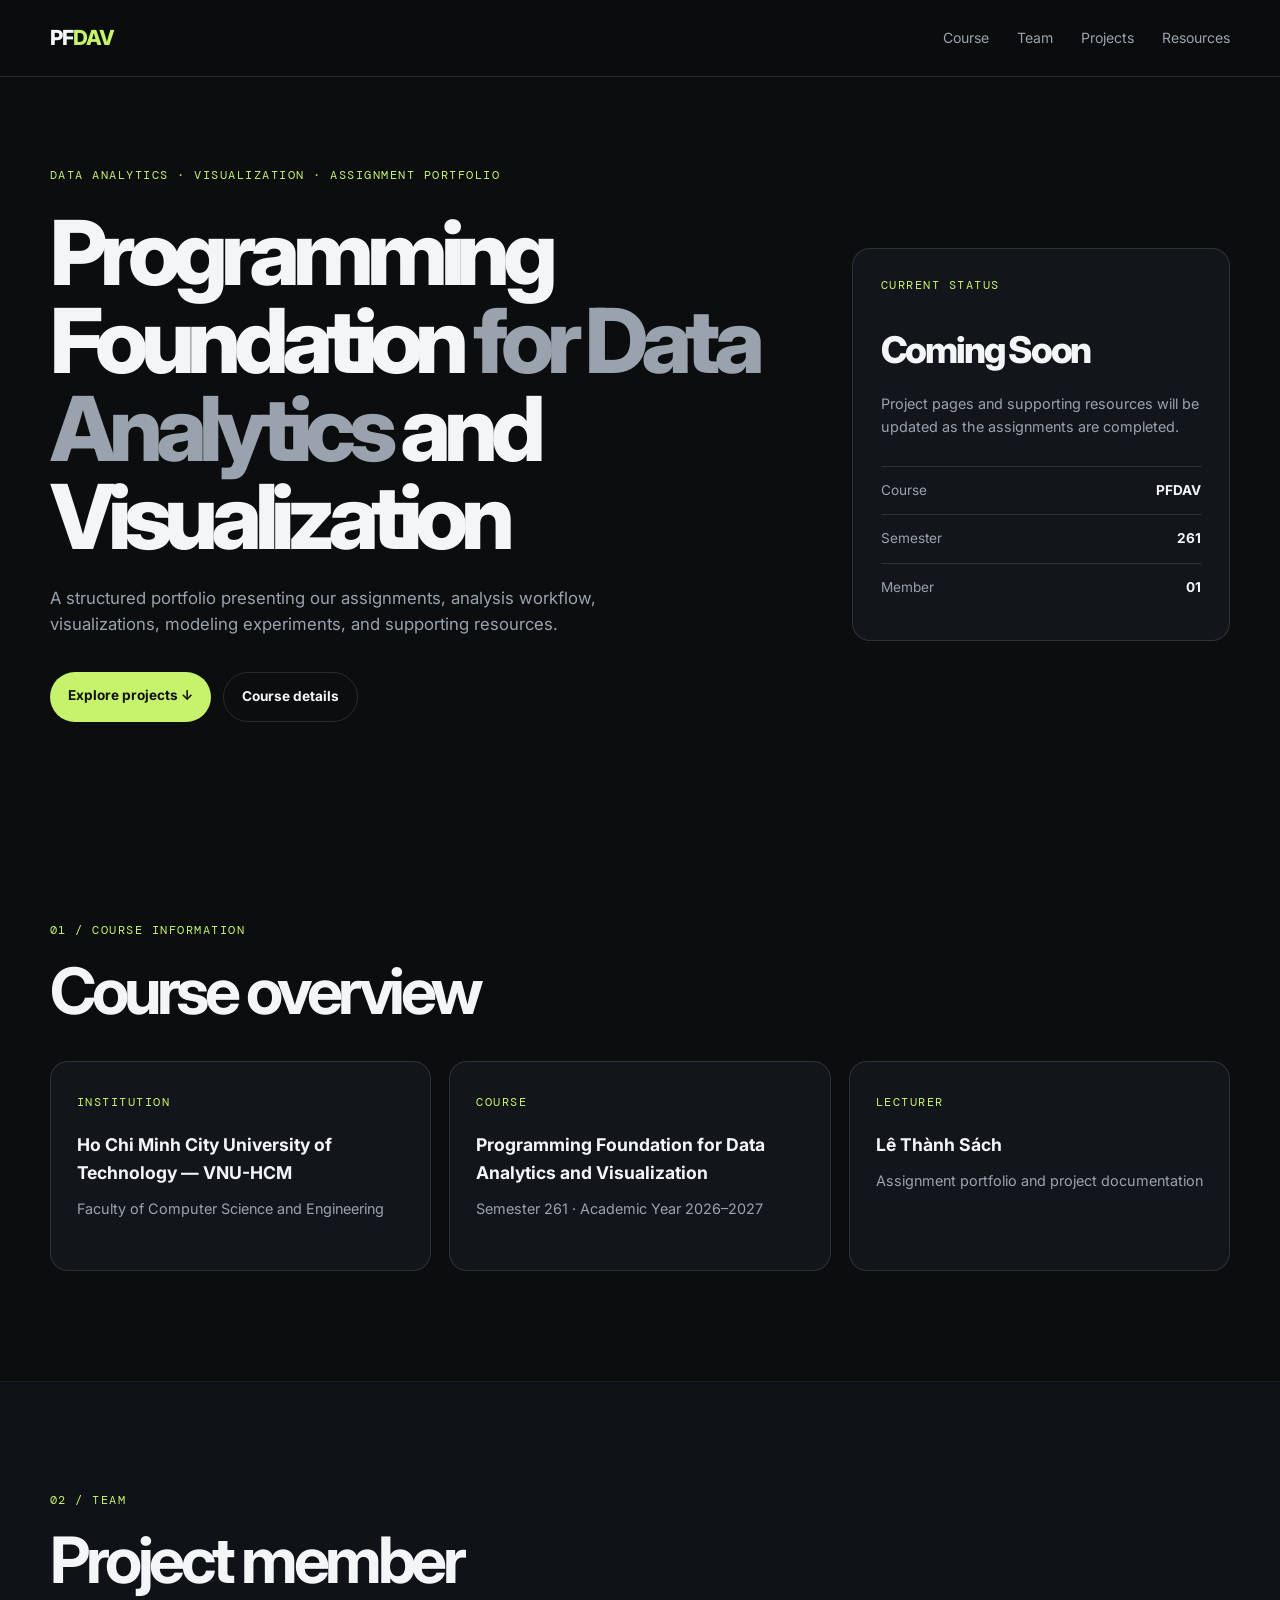
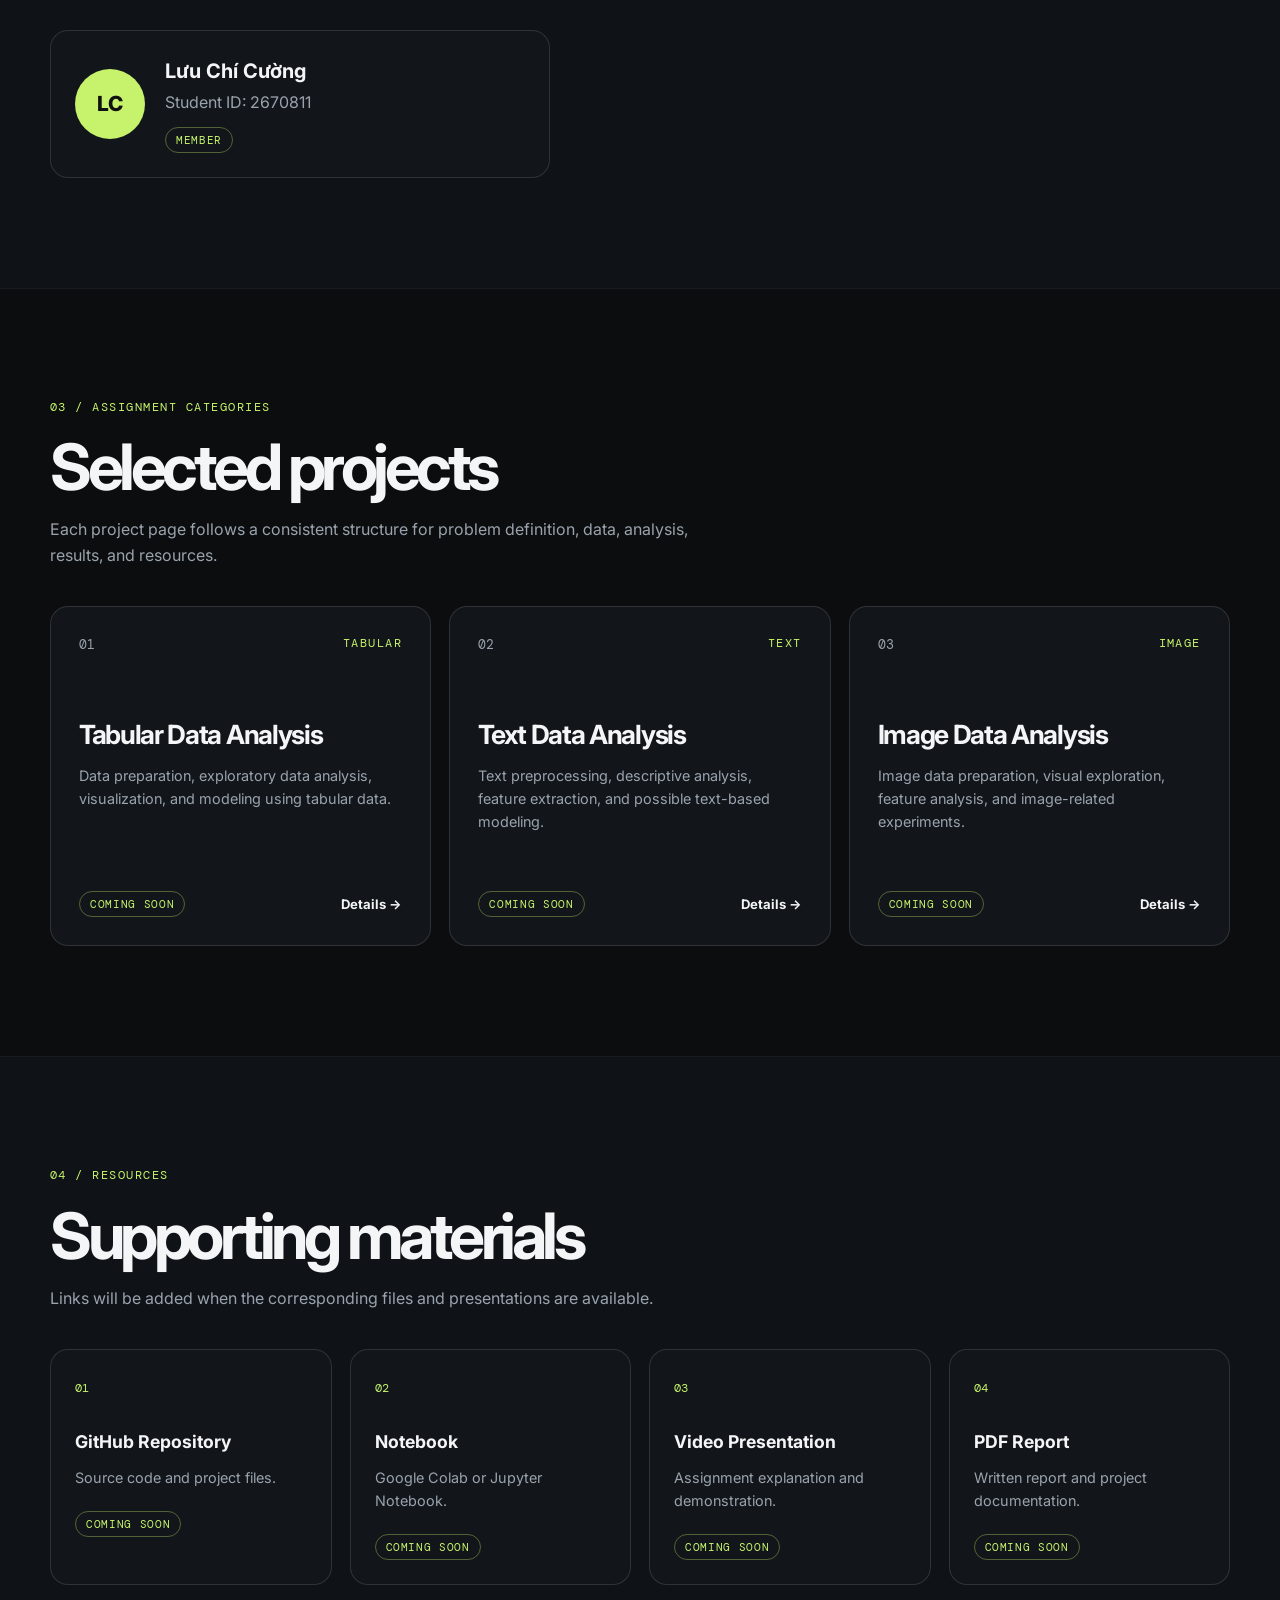
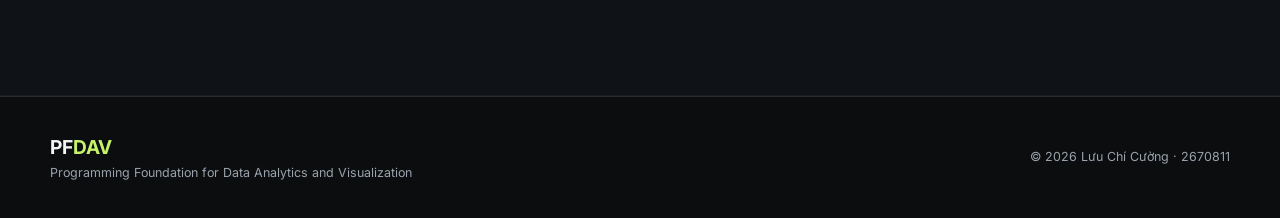
==== commit 9ce035c7: "update" ====
--- a/index.html
+++ b/index.html
@@ -1,703 +1,145 @@
 <!DOCTYPE html>
 <html lang="en">
+<head>
+  <meta charset="UTF-8">
+  <meta name="viewport" content="width=device-width, initial-scale=1.0">
+  <meta name="description" content="Programming Foundation for Data Analytics and Visualization assignment portfolio.">
+  <title>Programming Foundation for Data Analytics and Visualization</title>
+  <link rel="stylesheet" href="style.css">
+  <script defer src="script.js"></script>
+</head>
+<body>
+  <header class="site-header">
+    <nav class="navbar container">
+      <a class="brand" href="index.html">PF<span>DAV</span></a>
+      <button class="menu-toggle" aria-label="Toggle navigation">☰</button>
+      <div class="nav-links">
+        <a href="#course">Course</a>
+        <a href="#team">Team</a>
+        <a href="#projects">Projects</a>
+        <a href="#resources">Resources</a>
+      </div>
+    </nav>
+  </header>
 
-<head>
+  <main>
+    <section class="hero container">
+      <div class="hero-copy reveal">
+        <p class="eyebrow">DATA ANALYTICS · VISUALIZATION · ASSIGNMENT PORTFOLIO</p>
+        <h1>Programming Foundation <span>for Data Analytics</span> and Visualization</h1>
+        <p class="hero-description">
+          A structured portfolio presenting our assignments, analysis workflow,
+          visualizations, modeling experiments, and supporting resources.
+        </p>
+        <div class="hero-actions">
+          <a class="button button-primary" href="#projects">Explore projects ↓</a>
+          <a class="button button-secondary" href="#course">Course details</a>
+        </div>
+      </div>
+      <div class="hero-panel reveal">
+        <div class="panel-label">CURRENT STATUS</div>
+        <div class="status-large">Coming Soon</div>
+        <p>Project pages and supporting resources will be updated as the assignments are completed.</p>
+        <div class="panel-line"><span>Course</span><strong>PFDAV</strong></div>
+        <div class="panel-line"><span>Semester</span><strong>261</strong></div>
+        <div class="panel-line"><span>Member</span><strong>01</strong></div>
+      </div>
+    </section>
 
-    <meta charset="UTF-8">
+    <section id="course" class="section container">
+      <div class="section-heading reveal">
+        <p class="eyebrow">01 / COURSE INFORMATION</p>
+        <h2>Course overview</h2>
+      </div>
+      <div class="info-grid">
+        <article class="info-card reveal">
+          <span class="card-label">Institution</span>
+          <h3>Ho Chi Minh City University of Technology — VNU-HCM</h3>
+          <p>Faculty of Computer Science and Engineering</p>
+        </article>
+        <article class="info-card reveal">
+          <span class="card-label">Course</span>
+          <h3>Programming Foundation for Data Analytics and Visualization</h3>
+          <p>Semester 261 · Academic Year 2026–2027</p>
+        </article>
+        <article class="info-card reveal">
+          <span class="card-label">Lecturer</span>
+          <h3>Lê Thành Sách</h3>
+          <p>Assignment portfolio and project documentation</p>
+        </article>
+      </div>
+    </section>
 
-    <meta
-        name="viewport"
-        content="width=device-width, initial-scale=1.0"
-    >
+    <section id="team" class="section section-muted">
+      <div class="container">
+        <div class="section-heading reveal">
+          <p class="eyebrow">02 / TEAM</p>
+          <h2>Project member</h2>
+        </div>
+        <div class="team-card reveal">
+          <div class="avatar">LC</div>
+          <div>
+            <h3>Lưu Chí Cường</h3>
+            <p>Student ID: 2670811</p>
+            <span class="tag">Member</span>
+          </div>
+        </div>
+      </div>
+    </section>
 
-    <title>
-        Data Analysis & Visualization — Group Name
-    </title>
+    <section id="projects" class="section container">
+      <div class="section-heading reveal">
+        <p class="eyebrow">03 / ASSIGNMENT CATEGORIES</p>
+        <h2>Selected projects</h2>
+        <p>Each project page follows a consistent structure for problem definition, data, analysis, results, and resources.</p>
+      </div>
 
-    <meta
-        name="description"
-        content="Course project for Programming Foundations for Data Analysis and Visualization"
-    >
+      <div class="project-grid">
+        <article class="project-card reveal">
+          <div class="project-top"><span class="project-number">01</span><span class="project-type">TABULAR</span></div>
+          <h3>Tabular Data Analysis</h3>
+          <p>Data preparation, exploratory data analysis, visualization, and modeling using tabular data.</p>
+          <div class="project-footer"><span class="coming-soon">Coming Soon</span><a class="text-link" href="tabular/index.html">Details →</a></div>
+        </article>
 
-    <link rel="stylesheet" href="style.css">
+        <article class="project-card reveal">
+          <div class="project-top"><span class="project-number">02</span><span class="project-type">TEXT</span></div>
+          <h3>Text Data Analysis</h3>
+          <p>Text preprocessing, descriptive analysis, feature extraction, and possible text-based modeling.</p>
+          <div class="project-footer"><span class="coming-soon">Coming Soon</span><a class="text-link" href="text/index.html">Details →</a></div>
+        </article>
 
-</head>
+        <article class="project-card reveal">
+          <div class="project-top"><span class="project-number">03</span><span class="project-type">IMAGE</span></div>
+          <h3>Image Data Analysis</h3>
+          <p>Image data preparation, visual exploration, feature analysis, and image-related experiments.</p>
+          <div class="project-footer"><span class="coming-soon">Coming Soon</span><a class="text-link" href="image/index.html">Details →</a></div>
+        </article>
+      </div>
+    </section>
 
+    <section id="resources" class="section section-muted">
+      <div class="container">
+        <div class="section-heading reveal">
+          <p class="eyebrow">04 / RESOURCES</p>
+          <h2>Supporting materials</h2>
+          <p>Links will be added when the corresponding files and presentations are available.</p>
+        </div>
+        <div class="resource-grid">
+          <div class="resource-card reveal"><span>01</span><h3>GitHub Repository</h3><p>Source code and project files.</p><span class="coming-soon">Coming Soon</span></div>
+          <div class="resource-card reveal"><span>02</span><h3>Notebook</h3><p>Google Colab or Jupyter Notebook.</p><span class="coming-soon">Coming Soon</span></div>
+          <div class="resource-card reveal"><span>03</span><h3>Video Presentation</h3><p>Assignment explanation and demonstration.</p><span class="coming-soon">Coming Soon</span></div>
+          <div class="resource-card reveal"><span>04</span><h3>PDF Report</h3><p>Written report and project documentation.</p><span class="coming-soon">Coming Soon</span></div>
+        </div>
+      </div>
+    </section>
+  </main>
 
-<body>
-
-
-<!-- =========================
-     NAVIGATION
-========================= -->
-
-<header class="navbar">
-
-    <a href="./" class="logo">
-        DATA<span>261</span>
-    </a>
-
-    <nav>
-
-        <a href="#course">
-            Course
-        </a>
-
-        <a href="#team">
-            Team
-        </a>
-
-        <a href="#projects">
-            Projects
-        </a>
-
-        <a href="#resources">
-            Resources
-        </a>
-
-    </nav>
-
-    <a
-        href="https://github.com/Cuong111111"
-        target="_blank"
-        class="github-btn"
-    >
-        GitHub ↗
-    </a>
-
-</header>
-
-
-
-<main>
-
-
-<!-- =========================
-     HERO
-========================= -->
-
-<section class="hero">
-
-    <div class="hero-label">
-        SEMESTER 261 · 2026–2027
+  <footer class="site-footer">
+    <div class="container footer-content">
+      <div><strong>PF<span>DAV</span></strong><p>Programming Foundation for Data Analytics and Visualization</p></div>
+      <p>© 2026 Lưu Chí Cường · 2670811</p>
     </div>
-
-
-    <h1>
-
-        Programming Foundations
-        <br>
-
-        <span>
-            for Data Analysis
-        </span>
-
-    </h1>
-
-
-    <p class="hero-description">
-
-        Course project covering structured,
-        textual and visual data through
-        exploratory analysis, preprocessing,
-        visualization and machine learning.
-
-    </p>
-
-
-    <div class="hero-actions">
-
-        <a
-            href="#projects"
-            class="primary-btn"
-        >
-            Explore projects ↓
-        </a>
-
-
-        <a
-            href="#course"
-            class="secondary-btn"
-        >
-            Course information
-        </a>
-
-    </div>
-
-</section>
-
-
-
-<!-- =========================
-     COURSE INFORMATION
-========================= -->
-
-<section
-    class="section"
-    id="course"
->
-
-    <div class="section-number">
-        01 / COURSE
-    </div>
-
-
-    <div class="course-layout">
-
-
-        <div>
-
-            <h2>
-                Course
-                <em>Information.</em>
-            </h2>
-
-        </div>
-
-
-        <div class="info-list">
-
-
-            <div class="info-row">
-
-                <span>
-                    University
-                </span>
-
-                <strong>
-                    Ho Chi Minh City University
-                    of Technology — VNU-HCM
-                </strong>
-
-            </div>
-
-
-            <div class="info-row">
-
-                <span>
-                    Faculty
-                </span>
-
-                <strong>
-                    Faculty of Computer Science
-                    and Engineering
-                </strong>
-
-            </div>
-
-
-            <div class="info-row">
-
-                <span>
-                    Course
-                </span>
-
-                <strong>
-                    Programming Foundations
-                    for Data Analysis
-                    and Visualization
-                </strong>
-
-            </div>
-
-
-            <div class="info-row">
-
-                <span>
-                    Semester
-                </span>
-
-                <strong>
-                    Semester 261 · Academic Year
-                    2026–2027
-                </strong>
-
-            </div>
-
-
-            <div class="info-row">
-
-                <span>
-                    Lecturer
-                </span>
-
-                <strong>
-                    Lê Thành Sách
-                </strong>
-
-            </div>
-
-
-        </div>
-
-    </div>
-
-</section>
-
-
-
-<!-- =========================
-     TEAM
-========================= -->
-
-<section
-    class="section"
-    id="team"
->
-
-    <div class="section-number">
-        02 / TEAM
-    </div>
-
-
-    <div class="section-heading">
-
-        <h2>
-            Meet the
-            <em>team.</em>
-        </h2>
-
-        <p>
-            Group information and
-            individual contributions.
-        </p>
-
-    </div>
-
-
-    <div class="team-grid">
-
-
-        <!-- MEMBER 1 -->
-
-        <div class="member-card">
-
-            <span class="member-number">
-                01
-            </span>
-
-            <h3>
-                YOUR NAME
-            </h3>
-
-            <p>
-                Student ID:
-                YOUR_MSSV
-            </p>
-
-            <p class="role">
-                Role / Main contribution
-            </p>
-
-            <a
-                href="#"
-                target="_blank"
-            >
-                GitHub ↗
-            </a>
-
-        </div>
-
-
-        <!-- MEMBER 2 -->
-
-        <div class="member-card">
-
-            <span class="member-number">
-                02
-            </span>
-
-            <h3>
-                MEMBER NAME
-            </h3>
-
-            <p>
-                Student ID:
-                MEMBER_MSSV
-            </p>
-
-            <p class="role">
-                Role / Main contribution
-            </p>
-
-            <a
-                href="#"
-                target="_blank"
-            >
-                GitHub ↗
-            </a>
-
-        </div>
-
-
-        <!-- MEMBER 3 -->
-
-        <div class="member-card">
-
-            <span class="member-number">
-                03
-            </span>
-
-            <h3>
-                MEMBER NAME
-            </h3>
-
-            <p>
-                Student ID:
-                MEMBER_MSSV
-            </p>
-
-            <p class="role">
-                Role / Main contribution
-            </p>
-
-            <a
-                href="#"
-                target="_blank"
-            >
-                GitHub ↗
-            </a>
-
-        </div>
-
-    </div>
-
-
-    <div class="repository">
-
-        <span>
-            GROUP REPOSITORY
-        </span>
-
-        <a
-            href="https://github.com/Cuong111111"
-            target="_blank"
-        >
-            github.com/Cuong111111 ↗
-        </a>
-
-    </div>
-
-</section>
-
-
-
-<!-- =========================
-     PROJECTS
-========================= -->
-
-<section
-    class="section"
-    id="projects"
->
-
-    <div class="section-number">
-        03 / PROJECTS
-    </div>
-
-
-    <div class="section-heading">
-
-        <h2>
-            Explore our
-            <em>projects.</em>
-        </h2>
-
-        <p>
-            Each data type is presented
-            as an independent project page.
-        </p>
-
-    </div>
-
-
-    <div class="project-grid">
-
-
-        <!-- TABULAR -->
-
-        <a
-            href="./tabular/"
-            class="project-card"
-        >
-
-            <div class="project-top">
-
-                <span>
-                    01
-                </span>
-
-                <span>
-                    ↗
-                </span>
-
-            </div>
-
-
-            <div class="project-icon">
-                ◫
-            </div>
-
-
-            <h3>
-                Tabular
-            </h3>
-
-
-            <p>
-                Analysis of structured data
-                including preprocessing,
-                exploratory data analysis
-                and machine learning.
-            </p>
-
-
-            <div class="project-tags">
-
-                <span>
-                    NumPy
-                </span>
-
-                <span>
-                    Pandas
-                </span>
-
-                <span>
-                    Scikit-learn
-                </span>
-
-            </div>
-
-
-            <strong>
-                View project →
-            </strong>
-
-        </a>
-
-
-
-        <!-- TEXT -->
-
-        <a
-            href="./text/"
-            class="project-card"
-        >
-
-            <div class="project-top">
-
-                <span>
-                    02
-                </span>
-
-                <span>
-                    ↗
-                </span>
-
-            </div>
-
-
-            <div class="project-icon">
-                Aa
-            </div>
-
-
-            <h3>
-                Text
-            </h3>
-
-
-            <p>
-                Text preprocessing,
-                feature extraction,
-                classification and
-                evaluation.
-            </p>
-
-
-            <div class="project-tags">
-
-                <span>
-                    NLP
-                </span>
-
-                <span>
-                    TF-IDF
-                </span>
-
-                <span>
-                    ML
-                </span>
-
-            </div>
-
-
-            <strong>
-                View project →
-            </strong>
-
-        </a>
-
-
-
-        <!-- IMAGE -->
-
-        <a
-            href="./image/"
-            class="project-card"
-        >
-
-            <div class="project-top">
-
-                <span>
-                    03
-                </span>
-
-                <span>
-                    ↗
-                </span>
-
-            </div>
-
-
-            <div class="project-icon">
-                ◉
-            </div>
-
-
-            <h3>
-                Image
-            </h3>
-
-
-            <p>
-                Image preprocessing,
-                augmentation and
-                pretrained models for
-                image classification.
-            </p>
-
-
-            <div class="project-tags">
-
-                <span>
-                    OpenCV
-                </span>
-
-                <span>
-                    CNN
-                </span>
-
-                <span>
-                    Transfer Learning
-                </span>
-
-            </div>
-
-
-            <strong>
-                View project →
-            </strong>
-
-        </a>
-
-
-    </div>
-
-</section>
-
-
-
-<!-- =========================
-     RESOURCES
-========================= -->
-
-<section
-    class="section"
-    id="resources"
->
-
-    <div class="section-number">
-        04 / RESOURCES
-    </div>
-
-
-    <h2>
-        Project
-        <em>resources.</em>
-    </h2>
-
-
-    <div class="resource-grid">
-
-
-        <a
-            href="https://github.com/Cuong111111"
-            target="_blank"
-            class="resource-card"
-        >
-
-            <span>
-                SOURCE CODE
-            </span>
-
-            <strong>
-                GitHub Repository ↗
-            </strong>
-
-        </a>
-
-
-        <a
-            href="#"
-            class="resource-card"
-        >
-
-            <span>
-                PRESENTATION
-            </span>
-
-            <strong>
-                YouTube Channel ↗
-            </strong>
-
-        </a>
-
-
-    </div>
-
-</section>
-
-
-</main>
-
-
-
-<footer>
-
-    <div>
-
-        <strong>
-            DATA 261
-        </strong>
-
-        <p>
-            Programming Foundations for
-            Data Analysis and Visualization
-        </p>
-
-    </div>
-
-
-    <p>
-        Semester 261 · 2026–2027
-    </p>
-
-</footer>
-
-
-<script src="script.js"></script>
-
+  </footer>
 </body>
-
-</html>+</html>
--- a/style.css
+++ b/style.css
@@ -1,684 +1,134 @@
+@import url('https://fonts.googleapis.com/css2?family=DM+Mono:wght@400;500&family=Inter:wght@400;500;600;700;800&display=swap');
+
 :root {
-
-    --bg: #0b0d0f;
-    --surface: #111417;
-    --surface-2: #171a1e;
-
-    --text: #f2f2ed;
-    --muted: #9b9e9c;
-
-    --accent: #d7ff4f;
-    --border: rgba(255,255,255,0.10);
-
-    --max-width: 1200px;
-
+  --bg: #0b0d0f;
+  --surface: #12161a;
+  --surface-2: #181d22;
+  --text: #f3f5f7;
+  --muted: #9aa3ad;
+  --line: rgba(255,255,255,.12);
+  --accent: #c6f36b;
+  --accent-dark: #1b2510;
+  --max-width: 1180px;
 }
 
+* { box-sizing: border-box; margin: 0; padding: 0; }
+html { scroll-behavior: smooth; }
+body {
+  background: var(--bg);
+  color: var(--text);
+  font-family: Inter, Arial, sans-serif;
+  line-height: 1.6;
+}
+a { color: inherit; text-decoration: none; }
+.container { width: min(var(--max-width), calc(100% - 40px)); margin: auto; }
 
-* {
-    margin: 0;
-    padding: 0;
-    box-sizing: border-box;
+.site-header {
+  position: sticky;
+  top: 0;
+  z-index: 20;
+  background: rgba(11,13,15,.88);
+  backdrop-filter: blur(18px);
+  border-bottom: 1px solid var(--line);
 }
-
-
-html {
-    scroll-behavior: smooth;
-}
-
-
-body {
-
-    background: var(--bg);
-    color: var(--text);
-
-    font-family: "Inter", sans-serif;
-
-    line-height: 1.6;
-
-}
-
-
-a {
-    color: inherit;
-    text-decoration: none;
-}
-
-
-/* NAVBAR */
-
-.navbar {
-
-    width: min(var(--max-width), calc(100% - 48px));
-
-    margin: auto;
-
-    height: 90px;
-
-    display: flex;
-
-    align-items: center;
-
-    justify-content: space-between;
-
-    border-bottom: 1px solid var(--border);
-
-}
-
-
-.logo {
-
-    font-family: "DM Mono", monospace;
-
-    font-size: 18px;
-
-    font-weight: 500;
-
-}
-
-.logo span {
-    color: var(--accent);
-}
-
-
-nav {
-
-    display: flex;
-
-    gap: 35px;
-
-}
-
-
-nav a {
-
-    color: var(--muted);
-
-    font-size: 14px;
-
-    transition: 0.25s;
-
-}
-
-
-nav a:hover {
-    color: var(--text);
-}
-
-
-.github-btn {
-
-    border: 1px solid var(--border);
-
-    padding: 10px 18px;
-
-    border-radius: 100px;
-
-    font-size: 13px;
-
-    transition: 0.25s;
-
-}
-
-
-.github-btn:hover {
-
-    background: var(--text);
-
-    color: var(--bg);
-
-}
-
-
-/* HERO */
+.navbar { min-height: 76px; display: flex; align-items: center; justify-content: space-between; gap: 30px; }
+.brand { font-size: 1.3rem; font-weight: 800; letter-spacing: -.05em; }
+.brand span, .footer-content strong span { color: var(--accent); }
+.nav-links { display: flex; gap: 28px; font-size: .88rem; color: var(--muted); }
+.nav-links a:hover { color: var(--accent); }
+.menu-toggle { display: none; background: none; color: var(--text); border: 0; font-size: 1.5rem; }
 
 .hero {
+  min-height: 720px;
+  display: grid;
+  grid-template-columns: 1.45fr .75fr;
+  align-items: center;
+  gap: 70px;
+  padding-top: 90px;
+  padding-bottom: 90px;
+}
+.eyebrow, .card-label, .project-type, .panel-label {
+  font-family: "DM Mono", monospace;
+  font-size: .72rem;
+  letter-spacing: .13em;
+  text-transform: uppercase;
+  color: var(--accent);
+}
+h1 { margin: 24px 0; font-size: clamp(3rem, 7vw, 6.6rem); line-height: .98; letter-spacing: -.08em; font-weight: 800; }
+h1 span { color: var(--muted); }
+.hero-description { max-width: 610px; color: var(--muted); font-size: 1.05rem; }
+.hero-actions { display: flex; flex-wrap: wrap; gap: 12px; margin-top: 34px; }
+.button { padding: 13px 18px; border-radius: 999px; font-size: .85rem; font-weight: 700; transition: .2s ease; }
+.button-primary { background: var(--accent); color: #111; }
+.button-primary:hover { transform: translateY(-2px); }
+.button-secondary { border: 1px solid var(--line); color: var(--text); }
+.button-secondary:hover { border-color: var(--accent); color: var(--accent); }
 
-    width: min(var(--max-width), calc(100% - 48px));
+.hero-panel, .info-card, .project-card, .resource-card, .team-card {
+  background: var(--surface);
+  border: 1px solid var(--line);
+  border-radius: 18px;
+}
+.hero-panel { padding: 28px; }
+.status-large { font-size: 2.3rem; font-weight: 800; letter-spacing: -.06em; margin: 25px 0 12px; }
+.hero-panel p { color: var(--muted); font-size: .9rem; margin-bottom: 28px; }
+.panel-line { display: flex; justify-content: space-between; padding: 13px 0; border-top: 1px solid var(--line); color: var(--muted); font-size: .85rem; }
+.panel-line strong { color: var(--text); }
 
-    min-height: 850px;
+.section { padding: 110px 0; }
+.section-muted { background: #0f1317; border-top: 1px solid rgba(255,255,255,.04); border-bottom: 1px solid rgba(255,255,255,.04); }
+.section-heading { max-width: 720px; margin-bottom: 38px; }
+.section-heading h2 { font-size: clamp(2.2rem, 5vw, 4.5rem); letter-spacing: -.07em; line-height: 1; margin: 18px 0; }
+.section-heading p:last-child { color: var(--muted); max-width: 650px; }
 
-    margin: auto;
+.info-grid, .project-grid, .resource-grid { display: grid; gap: 18px; }
+.info-grid { grid-template-columns: repeat(3, 1fr); }
+.info-card { padding: 26px; min-height: 210px; }
+.info-card h3 { margin: 18px 0 10px; font-size: 1.1rem; }
+.info-card p, .project-card p, .resource-card p { color: var(--muted); font-size: .9rem; }
 
-    display: flex;
+.team-card { display: flex; align-items: center; gap: 20px; padding: 24px; max-width: 500px; }
+.avatar { width: 70px; height: 70px; display: grid; place-items: center; border-radius: 50%; background: var(--accent); color: #111; font-size: 1.3rem; font-weight: 800; }
+.team-card h3 { font-size: 1.25rem; }
+.team-card p { color: var(--muted); margin: 3px 0 10px; }
+.tag, .coming-soon { display: inline-flex; border: 1px solid rgba(198,243,107,.35); color: var(--accent); border-radius: 999px; padding: 5px 10px; font: .68rem "DM Mono", monospace; text-transform: uppercase; letter-spacing: .06em; }
 
-    flex-direction: column;
+.project-grid { grid-template-columns: repeat(3, 1fr); }
+.project-card { padding: 28px; min-height: 340px; display: flex; flex-direction: column; }
+.project-top, .project-footer { display: flex; justify-content: space-between; align-items: center; gap: 12px; }
+.project-number { color: var(--muted); font: .8rem "DM Mono", monospace; }
+.project-card h3 { font-size: 1.65rem; line-height: 1.15; letter-spacing: -.05em; margin: 65px 0 15px; }
+.project-footer { margin-top: auto; padding-top: 30px; }
+.text-link { color: var(--text); font-size: .82rem; font-weight: 700; }
+.text-link:hover { color: var(--accent); }
 
-    justify-content: center;
+.resource-grid { grid-template-columns: repeat(4, 1fr); }
+.resource-card { padding: 24px; min-height: 220px; }
+.resource-card > span:first-child { color: var(--accent); font: .75rem "DM Mono", monospace; }
+.resource-card h3 { margin: 28px 0 10px; font-size: 1.1rem; }
+.resource-card .coming-soon { margin-top: 22px; }
 
+.site-footer { padding: 35px 0; border-top: 1px solid var(--line); }
+.footer-content { display: flex; justify-content: space-between; gap: 25px; align-items: center; }
+.footer-content strong { font-size: 1.2rem; }
+.footer-content p { color: var(--muted); font-size: .78rem; max-width: 420px; }
+
+.reveal { opacity: 0; transform: translateY(18px); transition: opacity .65s ease, transform .65s ease; }
+.reveal.visible { opacity: 1; transform: translateY(0); }
+
+@media (max-width: 900px) {
+  .hero { grid-template-columns: 1fr; gap: 35px; min-height: auto; }
+  .info-grid, .project-grid { grid-template-columns: 1fr; }
+  .resource-grid { grid-template-columns: repeat(2, 1fr); }
 }
-
-
-.hero-label {
-
-    font-family: "DM Mono", monospace;
-
-    font-size: 12px;
-
-    color: var(--accent);
-
-    letter-spacing: 1px;
-
-    margin-bottom: 35px;
-
+@media (max-width: 620px) {
+  .container { width: min(100% - 28px, var(--max-width)); }
+  .navbar { min-height: 64px; }
+  .menu-toggle { display: block; }
+  .nav-links { display: none; position: absolute; top: 64px; left: 0; right: 0; padding: 20px; flex-direction: column; background: var(--surface); border-bottom: 1px solid var(--line); }
+  .nav-links.open { display: flex; }
+  h1 { font-size: clamp(2.7rem, 13vw, 4.5rem); }
+  .section { padding: 75px 0; }
+  .resource-grid { grid-template-columns: 1fr; }
+  .footer-content { flex-direction: column; align-items: flex-start; }
 }
-
-
-.hero h1 {
-
-    font-size: clamp(55px, 9vw, 125px);
-
-    line-height: 0.92;
-
-    letter-spacing: -6px;
-
-    max-width: 1100px;
-
-}
-
-
-.hero h1 span {
-
-    color: var(--muted);
-
-}
-
-
-.hero-description {
-
-    max-width: 550px;
-
-    margin-top: 45px;
-
-    font-size: 18px;
-
-    color: var(--muted);
-
-}
-
-
-.hero-actions {
-
-    display: flex;
-
-    gap: 15px;
-
-    margin-top: 35px;
-
-}
-
-
-.primary-btn,
-.secondary-btn {
-
-    padding: 15px 24px;
-
-    border-radius: 100px;
-
-    font-size: 14px;
-
-}
-
-
-.primary-btn {
-
-    background: var(--accent);
-
-    color: #0b0d0f;
-
-    font-weight: 600;
-
-}
-
-
-.secondary-btn {
-
-    border: 1px solid var(--border);
-
-}
-
-
-.scroll-indicator {
-
-    margin-top: 100px;
-
-    font-family: "DM Mono";
-
-    color: var(--muted);
-
-    font-size: 11px;
-
-}
-
-
-/* SECTIONS */
-
-.section {
-
-    width: min(var(--max-width), calc(100% - 48px));
-
-    margin: auto;
-
-    padding: 140px 0;
-
-}
-
-
-.section-number {
-
-    font-family: "DM Mono";
-
-    color: var(--accent);
-
-    font-size: 12px;
-
-    margin-bottom: 60px;
-
-}
-
-
-/* ABOUT */
-
-.about {
-
-    display: grid;
-
-    grid-template-columns: 1fr 2fr;
-
-    gap: 80px;
-
-    border-top: 1px solid var(--border);
-
-}
-
-
-.about-content {
-
-    max-width: 750px;
-
-}
-
-
-.about h2,
-.workflow h2 {
-
-    font-size: clamp(45px, 6vw, 80px);
-
-    line-height: 1;
-
-    letter-spacing: -4px;
-
-}
-
-
-em {
-
-    color: var(--muted);
-
-    font-style: normal;
-
-}
-
-
-.about-content p {
-
-    margin-top: 40px;
-
-    max-width: 650px;
-
-    color: var(--muted);
-
-    font-size: 18px;
-
-}
-
-
-.tech-stack {
-
-    display: flex;
-
-    flex-wrap: wrap;
-
-    gap: 10px;
-
-    margin-top: 35px;
-
-}
-
-
-.tech-stack span,
-.project-tags span {
-
-    border: 1px solid var(--border);
-
-    padding: 7px 12px;
-
-    border-radius: 100px;
-
-    font-size: 12px;
-
-    color: var(--muted);
-
-}
-
-
-/* PROJECTS */
-
-.projects {
-
-    border-top: 1px solid var(--border);
-
-}
-
-
-.section-heading {
-
-    display: flex;
-
-    justify-content: space-between;
-
-    align-items: end;
-
-    margin-bottom: 70px;
-
-}
-
-
-.section-heading h2 {
-
-    font-size: clamp(50px, 7vw, 90px);
-
-    line-height: .95;
-
-    letter-spacing: -5px;
-
-}
-
-
-.section-heading p {
-
-    color: var(--muted);
-
-    max-width: 300px;
-
-}
-
-
-.project-grid {
-
-    display: grid;
-
-    grid-template-columns: repeat(3, 1fr);
-
-    gap: 18px;
-
-}
-
-
-.project-card {
-
-    background: var(--surface);
-
-    border: 1px solid var(--border);
-
-    min-height: 520px;
-
-    padding: 30px;
-
-    display: flex;
-
-    flex-direction: column;
-
-    transition: transform .35s, border-color .35s;
-
-}
-
-
-.project-card:hover {
-
-    transform: translateY(-8px);
-
-    border-color: rgba(215,255,79,.5);
-
-}
-
-
-.project-top {
-
-    display: flex;
-
-    justify-content: space-between;
-
-}
-
-
-.project-number {
-
-    font-family: "DM Mono";
-
-    color: var(--muted);
-
-    font-size: 12px;
-
-}
-
-
-.project-arrow {
-
-    font-size: 22px;
-
-}
-
-
-.project-icon {
-
-    font-size: 50px;
-
-    margin-top: 80px;
-
-    color: var(--accent);
-
-}
-
-
-.project-card h3 {
-
-    margin-top: 25px;
-
-    font-size: 40px;
-
-    letter-spacing: -2px;
-
-}
-
-
-.project-card p {
-
-    color: var(--muted);
-
-    margin-top: 15px;
-
-}
-
-
-.project-tags {
-
-    display: flex;
-
-    gap: 7px;
-
-    margin-top: 25px;
-
-}
-
-
-.project-link {
-
-    margin-top: auto;
-
-    color: var(--accent);
-
-    font-size: 13px;
-
-}
-
-
-/* WORKFLOW */
-
-.workflow {
-
-    border-top: 1px solid var(--border);
-
-}
-
-
-.workflow-line {
-
-    display: flex;
-
-    align-items: center;
-
-    justify-content: space-between;
-
-    margin-top: 100px;
-
-}
-
-
-.workflow-item {
-
-    display: flex;
-
-    flex-direction: column;
-
-}
-
-
-.workflow-item span {
-
-    color: var(--accent);
-
-    font-family: "DM Mono";
-
-    font-size: 11px;
-
-}
-
-
-.workflow-item strong {
-
-    margin-top: 10px;
-
-    font-size: 16px;
-
-}
-
-
-.workflow-item small {
-
-    color: var(--muted);
-
-    margin-top: 5px;
-
-}
-
-
-.workflow-arrow {
-
-    color: var(--muted);
-
-}
-
-
-/* FOOTER */
-
-footer {
-
-    width: min(var(--max-width), calc(100% - 48px));
-
-    margin: auto;
-
-    padding: 50px 0;
-
-    border-top: 1px solid var(--border);
-
-    display: flex;
-
-    justify-content: space-between;
-
-}
-
-
-footer p {
-
-    color: var(--muted);
-
-    font-size: 13px;
-
-}
-
-
-.footer-links {
-
-    display: flex;
-
-    gap: 25px;
-
-}
-
-
-.footer-links a {
-
-    font-size: 13px;
-
-    color: var(--muted);
-
-}
-
-
-/* MOBILE */
-
-@media (max-width: 800px) {
-
-    nav {
-        display: none;
-    }
-
-    .hero {
-        min-height: 700px;
-    }
-
-    .hero h1 {
-        letter-spacing: -3px;
-    }
-
-    .about {
-        grid-template-columns: 1fr;
-    }
-
-    .project-grid {
-        grid-template-columns: 1fr;
-    }
-
-    .section-heading {
-        flex-direction: column;
-        align-items: start;
-        gap: 30px;
-    }
-
-    .workflow-line {
-        flex-direction: column;
-        align-items: start;
-        gap: 25px;
-    }
-
-    .workflow-arrow {
-        transform: rotate(90deg);
-    }
-
-    footer {
-        flex-direction: column;
-        gap: 30px;
-    }
-
-}
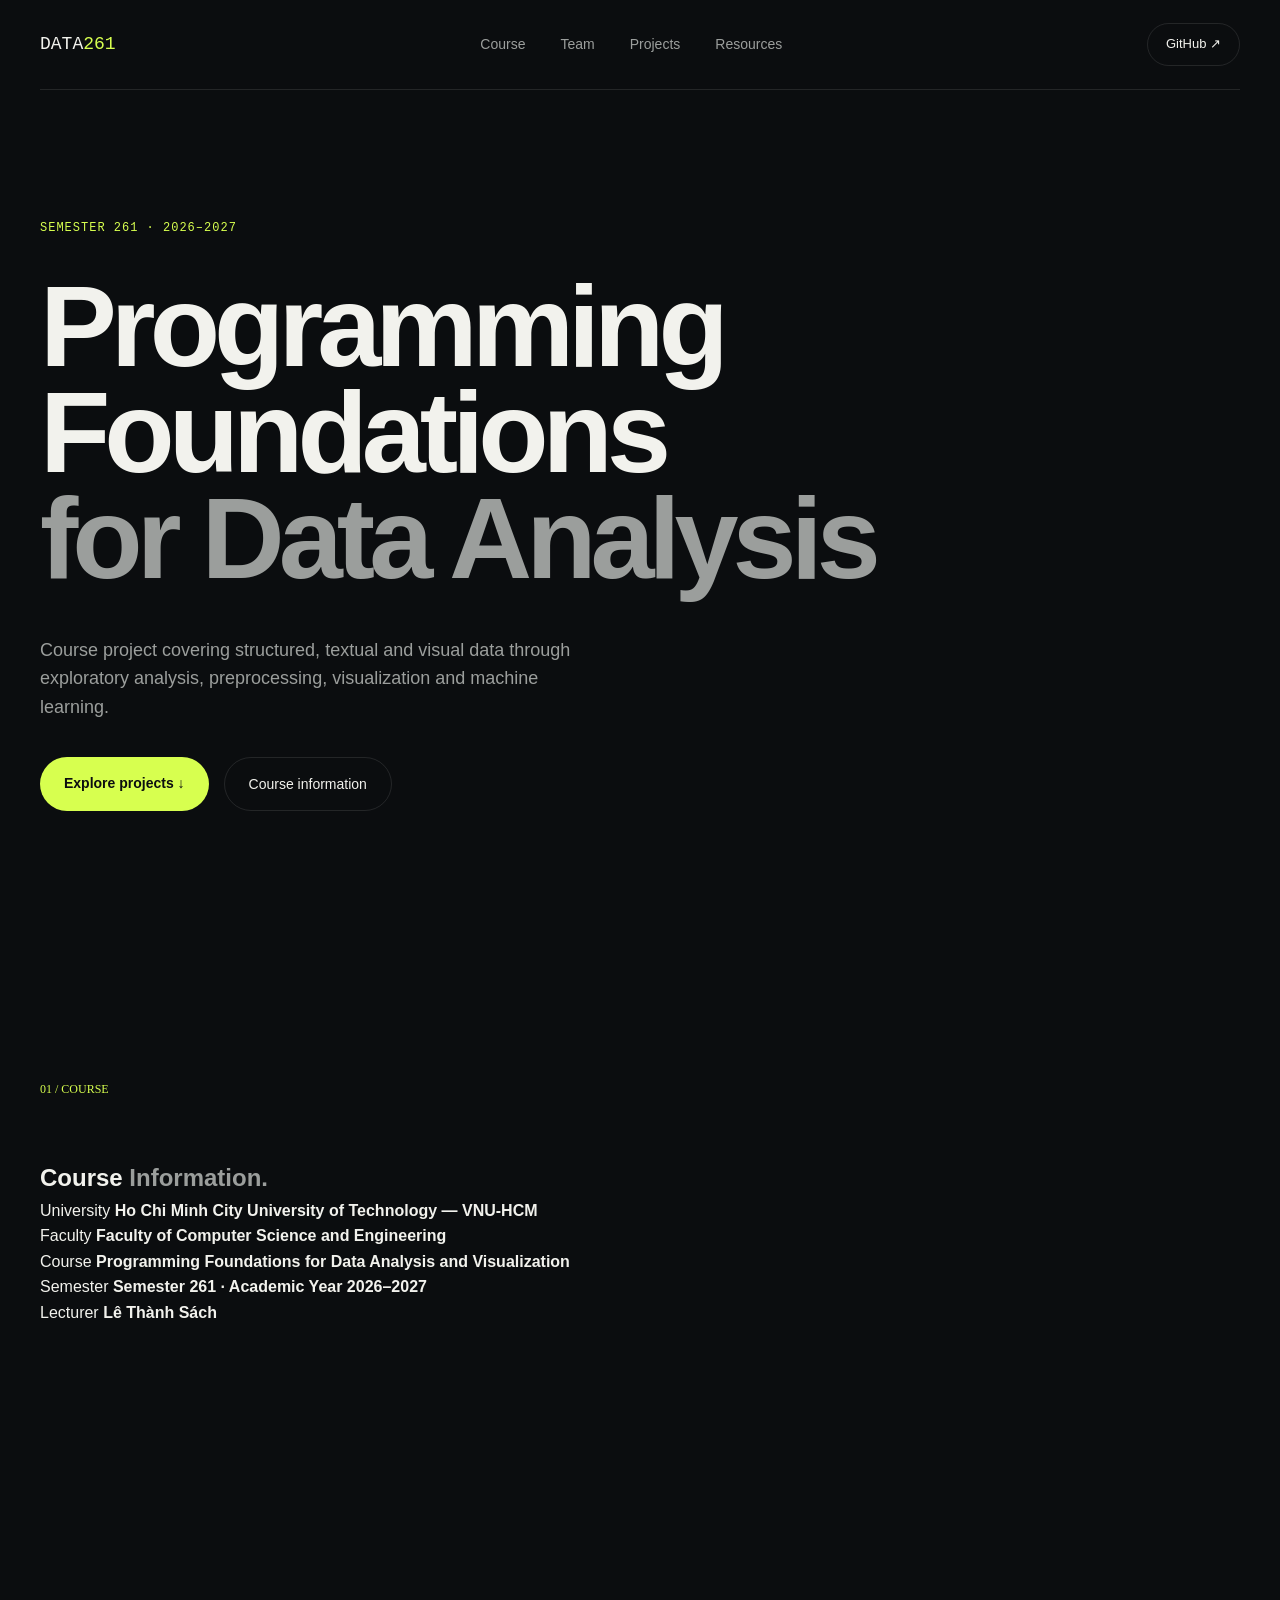
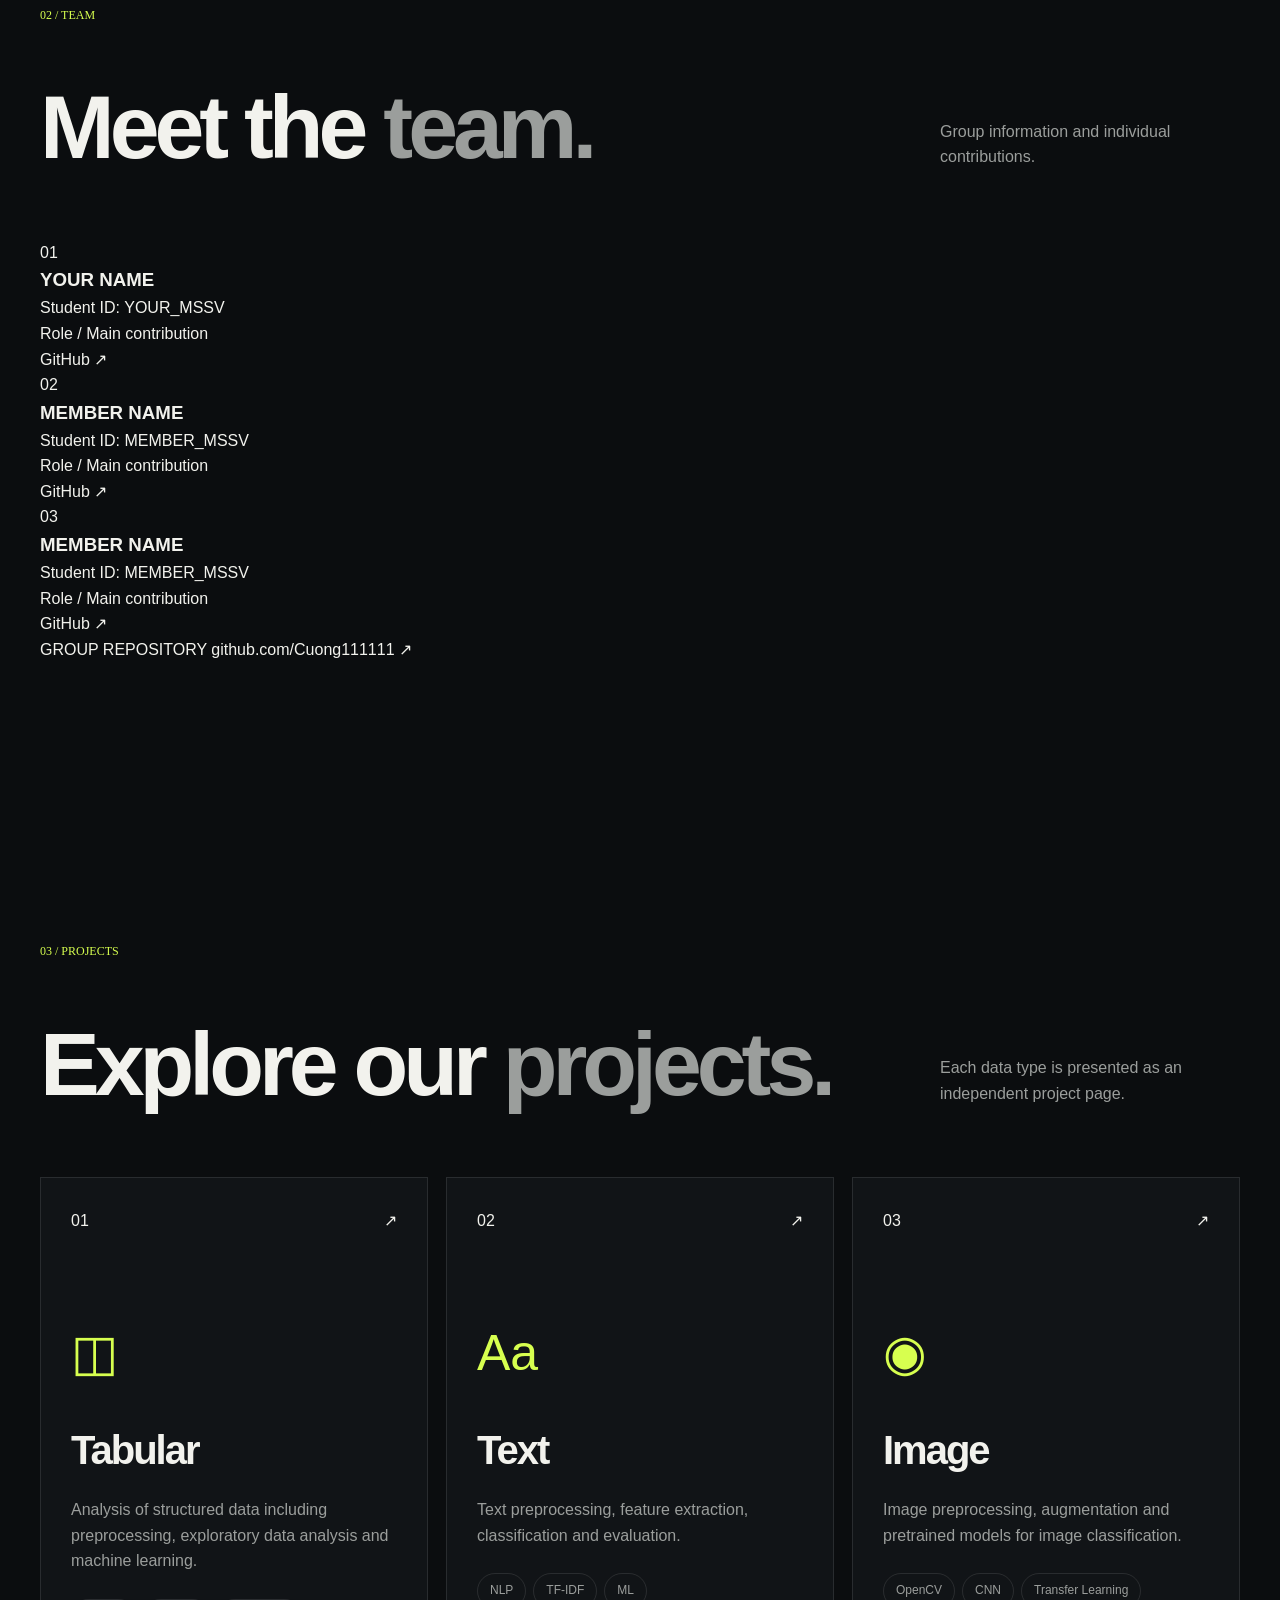
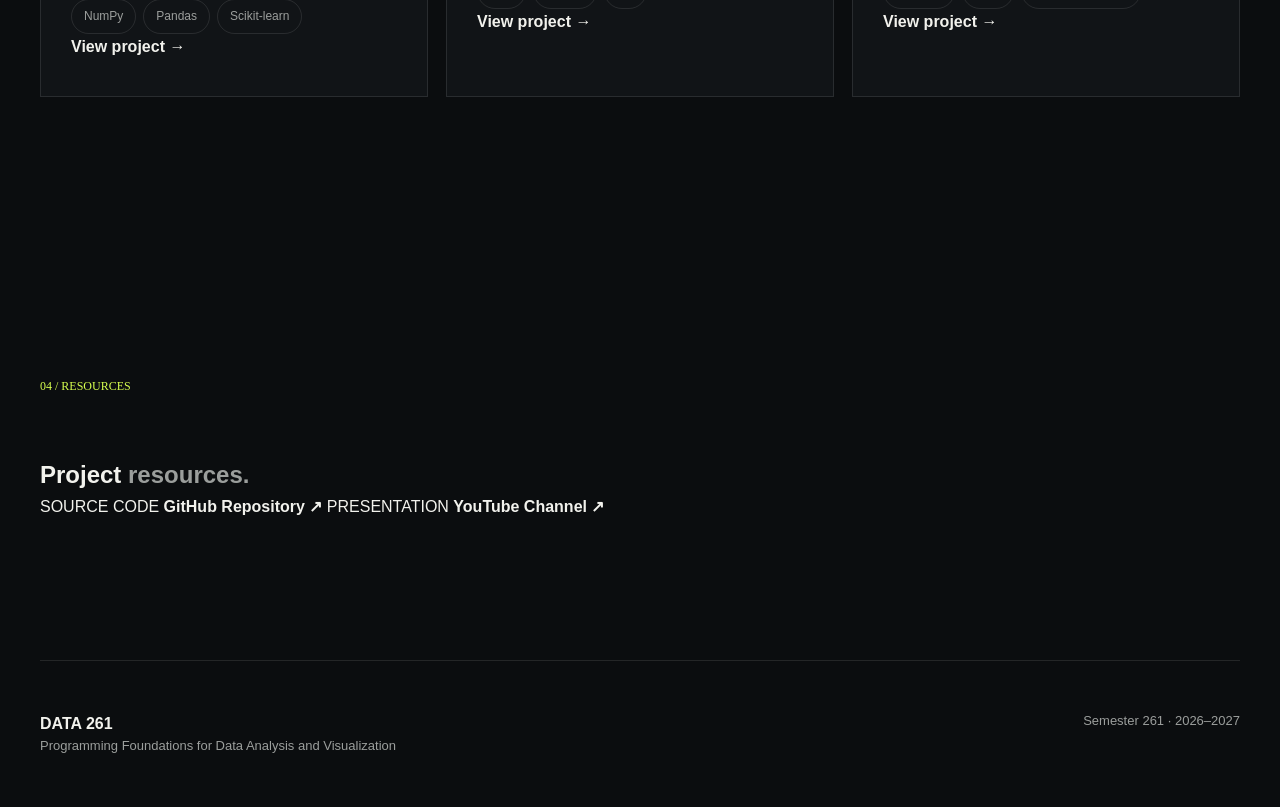
==== commit 0294d43c: "update" ====
--- a/index.html
+++ b/index.html
@@ -1,145 +1,703 @@
 <!DOCTYPE html>
 <html lang="en">
+
 <head>
-  <meta charset="UTF-8">
-  <meta name="viewport" content="width=device-width, initial-scale=1.0">
-  <meta name="description" content="Programming Foundation for Data Analytics and Visualization assignment portfolio.">
-  <title>Programming Foundation for Data Analytics and Visualization</title>
-  <link rel="stylesheet" href="style.css">
-  <script defer src="script.js"></script>
+
+    <meta charset="UTF-8">
+
+    <meta
+        name="viewport"
+        content="width=device-width, initial-scale=1.0"
+    >
+
+    <title>
+        Data Analysis & Visualization — Group Name
+    </title>
+
+    <meta
+        name="description"
+        content="Course project for Programming Foundations for Data Analysis and Visualization"
+    >
+
+    <link rel="stylesheet" href="style.css">
+
 </head>
+
+
 <body>
-  <header class="site-header">
-    <nav class="navbar container">
-      <a class="brand" href="index.html">PF<span>DAV</span></a>
-      <button class="menu-toggle" aria-label="Toggle navigation">☰</button>
-      <div class="nav-links">
-        <a href="#course">Course</a>
-        <a href="#team">Team</a>
-        <a href="#projects">Projects</a>
-        <a href="#resources">Resources</a>
-      </div>
+
+
+<!-- =========================
+     NAVIGATION
+========================= -->
+
+<header class="navbar">
+
+    <a href="./" class="logo">
+        DATA<span>261</span>
+    </a>
+
+    <nav>
+
+        <a href="#course">
+            Course
+        </a>
+
+        <a href="#team">
+            Team
+        </a>
+
+        <a href="#projects">
+            Projects
+        </a>
+
+        <a href="#resources">
+            Resources
+        </a>
+
     </nav>
-  </header>
-
-  <main>
-    <section class="hero container">
-      <div class="hero-copy reveal">
-        <p class="eyebrow">DATA ANALYTICS · VISUALIZATION · ASSIGNMENT PORTFOLIO</p>
-        <h1>Programming Foundation <span>for Data Analytics</span> and Visualization</h1>
-        <p class="hero-description">
-          A structured portfolio presenting our assignments, analysis workflow,
-          visualizations, modeling experiments, and supporting resources.
+
+    <a
+        href="https://github.com/Cuong111111"
+        target="_blank"
+        class="github-btn"
+    >
+        GitHub ↗
+    </a>
+
+</header>
+
+
+
+<main>
+
+
+<!-- =========================
+     HERO
+========================= -->
+
+<section class="hero">
+
+    <div class="hero-label">
+        SEMESTER 261 · 2026–2027
+    </div>
+
+
+    <h1>
+
+        Programming Foundations
+        <br>
+
+        <span>
+            for Data Analysis
+        </span>
+
+    </h1>
+
+
+    <p class="hero-description">
+
+        Course project covering structured,
+        textual and visual data through
+        exploratory analysis, preprocessing,
+        visualization and machine learning.
+
+    </p>
+
+
+    <div class="hero-actions">
+
+        <a
+            href="#projects"
+            class="primary-btn"
+        >
+            Explore projects ↓
+        </a>
+
+
+        <a
+            href="#course"
+            class="secondary-btn"
+        >
+            Course information
+        </a>
+
+    </div>
+
+</section>
+
+
+
+<!-- =========================
+     COURSE INFORMATION
+========================= -->
+
+<section
+    class="section"
+    id="course"
+>
+
+    <div class="section-number">
+        01 / COURSE
+    </div>
+
+
+    <div class="course-layout">
+
+
+        <div>
+
+            <h2>
+                Course
+                <em>Information.</em>
+            </h2>
+
+        </div>
+
+
+        <div class="info-list">
+
+
+            <div class="info-row">
+
+                <span>
+                    University
+                </span>
+
+                <strong>
+                    Ho Chi Minh City University
+                    of Technology — VNU-HCM
+                </strong>
+
+            </div>
+
+
+            <div class="info-row">
+
+                <span>
+                    Faculty
+                </span>
+
+                <strong>
+                    Faculty of Computer Science
+                    and Engineering
+                </strong>
+
+            </div>
+
+
+            <div class="info-row">
+
+                <span>
+                    Course
+                </span>
+
+                <strong>
+                    Programming Foundations
+                    for Data Analysis
+                    and Visualization
+                </strong>
+
+            </div>
+
+
+            <div class="info-row">
+
+                <span>
+                    Semester
+                </span>
+
+                <strong>
+                    Semester 261 · Academic Year
+                    2026–2027
+                </strong>
+
+            </div>
+
+
+            <div class="info-row">
+
+                <span>
+                    Lecturer
+                </span>
+
+                <strong>
+                    Lê Thành Sách
+                </strong>
+
+            </div>
+
+
+        </div>
+
+    </div>
+
+</section>
+
+
+
+<!-- =========================
+     TEAM
+========================= -->
+
+<section
+    class="section"
+    id="team"
+>
+
+    <div class="section-number">
+        02 / TEAM
+    </div>
+
+
+    <div class="section-heading">
+
+        <h2>
+            Meet the
+            <em>team.</em>
+        </h2>
+
+        <p>
+            Group information and
+            individual contributions.
         </p>
-        <div class="hero-actions">
-          <a class="button button-primary" href="#projects">Explore projects ↓</a>
-          <a class="button button-secondary" href="#course">Course details</a>
+
+    </div>
+
+
+    <div class="team-grid">
+
+
+        <!-- MEMBER 1 -->
+
+        <div class="member-card">
+
+            <span class="member-number">
+                01
+            </span>
+
+            <h3>
+                YOUR NAME
+            </h3>
+
+            <p>
+                Student ID:
+                YOUR_MSSV
+            </p>
+
+            <p class="role">
+                Role / Main contribution
+            </p>
+
+            <a
+                href="#"
+                target="_blank"
+            >
+                GitHub ↗
+            </a>
+
         </div>
-      </div>
-      <div class="hero-panel reveal">
-        <div class="panel-label">CURRENT STATUS</div>
-        <div class="status-large">Coming Soon</div>
-        <p>Project pages and supporting resources will be updated as the assignments are completed.</p>
-        <div class="panel-line"><span>Course</span><strong>PFDAV</strong></div>
-        <div class="panel-line"><span>Semester</span><strong>261</strong></div>
-        <div class="panel-line"><span>Member</span><strong>01</strong></div>
-      </div>
-    </section>
-
-    <section id="course" class="section container">
-      <div class="section-heading reveal">
-        <p class="eyebrow">01 / COURSE INFORMATION</p>
-        <h2>Course overview</h2>
-      </div>
-      <div class="info-grid">
-        <article class="info-card reveal">
-          <span class="card-label">Institution</span>
-          <h3>Ho Chi Minh City University of Technology — VNU-HCM</h3>
-          <p>Faculty of Computer Science and Engineering</p>
-        </article>
-        <article class="info-card reveal">
-          <span class="card-label">Course</span>
-          <h3>Programming Foundation for Data Analytics and Visualization</h3>
-          <p>Semester 261 · Academic Year 2026–2027</p>
-        </article>
-        <article class="info-card reveal">
-          <span class="card-label">Lecturer</span>
-          <h3>Lê Thành Sách</h3>
-          <p>Assignment portfolio and project documentation</p>
-        </article>
-      </div>
-    </section>
-
-    <section id="team" class="section section-muted">
-      <div class="container">
-        <div class="section-heading reveal">
-          <p class="eyebrow">02 / TEAM</p>
-          <h2>Project member</h2>
+
+
+        <!-- MEMBER 2 -->
+
+        <div class="member-card">
+
+            <span class="member-number">
+                02
+            </span>
+
+            <h3>
+                MEMBER NAME
+            </h3>
+
+            <p>
+                Student ID:
+                MEMBER_MSSV
+            </p>
+
+            <p class="role">
+                Role / Main contribution
+            </p>
+
+            <a
+                href="#"
+                target="_blank"
+            >
+                GitHub ↗
+            </a>
+
         </div>
-        <div class="team-card reveal">
-          <div class="avatar">LC</div>
-          <div>
-            <h3>Lưu Chí Cường</h3>
-            <p>Student ID: 2670811</p>
-            <span class="tag">Member</span>
-          </div>
+
+
+        <!-- MEMBER 3 -->
+
+        <div class="member-card">
+
+            <span class="member-number">
+                03
+            </span>
+
+            <h3>
+                MEMBER NAME
+            </h3>
+
+            <p>
+                Student ID:
+                MEMBER_MSSV
+            </p>
+
+            <p class="role">
+                Role / Main contribution
+            </p>
+
+            <a
+                href="#"
+                target="_blank"
+            >
+                GitHub ↗
+            </a>
+
         </div>
-      </div>
-    </section>
-
-    <section id="projects" class="section container">
-      <div class="section-heading reveal">
-        <p class="eyebrow">03 / ASSIGNMENT CATEGORIES</p>
-        <h2>Selected projects</h2>
-        <p>Each project page follows a consistent structure for problem definition, data, analysis, results, and resources.</p>
-      </div>
-
-      <div class="project-grid">
-        <article class="project-card reveal">
-          <div class="project-top"><span class="project-number">01</span><span class="project-type">TABULAR</span></div>
-          <h3>Tabular Data Analysis</h3>
-          <p>Data preparation, exploratory data analysis, visualization, and modeling using tabular data.</p>
-          <div class="project-footer"><span class="coming-soon">Coming Soon</span><a class="text-link" href="tabular/index.html">Details →</a></div>
-        </article>
-
-        <article class="project-card reveal">
-          <div class="project-top"><span class="project-number">02</span><span class="project-type">TEXT</span></div>
-          <h3>Text Data Analysis</h3>
-          <p>Text preprocessing, descriptive analysis, feature extraction, and possible text-based modeling.</p>
-          <div class="project-footer"><span class="coming-soon">Coming Soon</span><a class="text-link" href="text/index.html">Details →</a></div>
-        </article>
-
-        <article class="project-card reveal">
-          <div class="project-top"><span class="project-number">03</span><span class="project-type">IMAGE</span></div>
-          <h3>Image Data Analysis</h3>
-          <p>Image data preparation, visual exploration, feature analysis, and image-related experiments.</p>
-          <div class="project-footer"><span class="coming-soon">Coming Soon</span><a class="text-link" href="image/index.html">Details →</a></div>
-        </article>
-      </div>
-    </section>
-
-    <section id="resources" class="section section-muted">
-      <div class="container">
-        <div class="section-heading reveal">
-          <p class="eyebrow">04 / RESOURCES</p>
-          <h2>Supporting materials</h2>
-          <p>Links will be added when the corresponding files and presentations are available.</p>
-        </div>
-        <div class="resource-grid">
-          <div class="resource-card reveal"><span>01</span><h3>GitHub Repository</h3><p>Source code and project files.</p><span class="coming-soon">Coming Soon</span></div>
-          <div class="resource-card reveal"><span>02</span><h3>Notebook</h3><p>Google Colab or Jupyter Notebook.</p><span class="coming-soon">Coming Soon</span></div>
-          <div class="resource-card reveal"><span>03</span><h3>Video Presentation</h3><p>Assignment explanation and demonstration.</p><span class="coming-soon">Coming Soon</span></div>
-          <div class="resource-card reveal"><span>04</span><h3>PDF Report</h3><p>Written report and project documentation.</p><span class="coming-soon">Coming Soon</span></div>
-        </div>
-      </div>
-    </section>
-  </main>
-
-  <footer class="site-footer">
-    <div class="container footer-content">
-      <div><strong>PF<span>DAV</span></strong><p>Programming Foundation for Data Analytics and Visualization</p></div>
-      <p>© 2026 Lưu Chí Cường · 2670811</p>
-    </div>
-  </footer>
+
+    </div>
+
+
+    <div class="repository">
+
+        <span>
+            GROUP REPOSITORY
+        </span>
+
+        <a
+            href="https://github.com/Cuong111111"
+            target="_blank"
+        >
+            github.com/Cuong111111 ↗
+        </a>
+
+    </div>
+
+</section>
+
+
+
+<!-- =========================
+     PROJECTS
+========================= -->
+
+<section
+    class="section"
+    id="projects"
+>
+
+    <div class="section-number">
+        03 / PROJECTS
+    </div>
+
+
+    <div class="section-heading">
+
+        <h2>
+            Explore our
+            <em>projects.</em>
+        </h2>
+
+        <p>
+            Each data type is presented
+            as an independent project page.
+        </p>
+
+    </div>
+
+
+    <div class="project-grid">
+
+
+        <!-- TABULAR -->
+
+        <a
+            href="./tabular/"
+            class="project-card"
+        >
+
+            <div class="project-top">
+
+                <span>
+                    01
+                </span>
+
+                <span>
+                    ↗
+                </span>
+
+            </div>
+
+
+            <div class="project-icon">
+                ◫
+            </div>
+
+
+            <h3>
+                Tabular
+            </h3>
+
+
+            <p>
+                Analysis of structured data
+                including preprocessing,
+                exploratory data analysis
+                and machine learning.
+            </p>
+
+
+            <div class="project-tags">
+
+                <span>
+                    NumPy
+                </span>
+
+                <span>
+                    Pandas
+                </span>
+
+                <span>
+                    Scikit-learn
+                </span>
+
+            </div>
+
+
+            <strong>
+                View project →
+            </strong>
+
+        </a>
+
+
+
+        <!-- TEXT -->
+
+        <a
+            href="./text/"
+            class="project-card"
+        >
+
+            <div class="project-top">
+
+                <span>
+                    02
+                </span>
+
+                <span>
+                    ↗
+                </span>
+
+            </div>
+
+
+            <div class="project-icon">
+                Aa
+            </div>
+
+
+            <h3>
+                Text
+            </h3>
+
+
+            <p>
+                Text preprocessing,
+                feature extraction,
+                classification and
+                evaluation.
+            </p>
+
+
+            <div class="project-tags">
+
+                <span>
+                    NLP
+                </span>
+
+                <span>
+                    TF-IDF
+                </span>
+
+                <span>
+                    ML
+                </span>
+
+            </div>
+
+
+            <strong>
+                View project →
+            </strong>
+
+        </a>
+
+
+
+        <!-- IMAGE -->
+
+        <a
+            href="./image/"
+            class="project-card"
+        >
+
+            <div class="project-top">
+
+                <span>
+                    03
+                </span>
+
+                <span>
+                    ↗
+                </span>
+
+            </div>
+
+
+            <div class="project-icon">
+                ◉
+            </div>
+
+
+            <h3>
+                Image
+            </h3>
+
+
+            <p>
+                Image preprocessing,
+                augmentation and
+                pretrained models for
+                image classification.
+            </p>
+
+
+            <div class="project-tags">
+
+                <span>
+                    OpenCV
+                </span>
+
+                <span>
+                    CNN
+                </span>
+
+                <span>
+                    Transfer Learning
+                </span>
+
+            </div>
+
+
+            <strong>
+                View project →
+            </strong>
+
+        </a>
+
+
+    </div>
+
+</section>
+
+
+
+<!-- =========================
+     RESOURCES
+========================= -->
+
+<section
+    class="section"
+    id="resources"
+>
+
+    <div class="section-number">
+        04 / RESOURCES
+    </div>
+
+
+    <h2>
+        Project
+        <em>resources.</em>
+    </h2>
+
+
+    <div class="resource-grid">
+
+
+        <a
+            href="https://github.com/Cuong111111"
+            target="_blank"
+            class="resource-card"
+        >
+
+            <span>
+                SOURCE CODE
+            </span>
+
+            <strong>
+                GitHub Repository ↗
+            </strong>
+
+        </a>
+
+
+        <a
+            href="#"
+            class="resource-card"
+        >
+
+            <span>
+                PRESENTATION
+            </span>
+
+            <strong>
+                YouTube Channel ↗
+            </strong>
+
+        </a>
+
+
+    </div>
+
+</section>
+
+
+</main>
+
+
+
+<footer>
+
+    <div>
+
+        <strong>
+            DATA 261
+        </strong>
+
+        <p>
+            Programming Foundations for
+            Data Analysis and Visualization
+        </p>
+
+    </div>
+
+
+    <p>
+        Semester 261 · 2026–2027
+    </p>
+
+</footer>
+
+
+<script src="script.js"></script>
+
 </body>
-</html>
+
+</html>
--- a/style.css
+++ b/style.css
@@ -1,134 +1,684 @@
-@import url('https://fonts.googleapis.com/css2?family=DM+Mono:wght@400;500&family=Inter:wght@400;500;600;700;800&display=swap');
-
 :root {
-  --bg: #0b0d0f;
-  --surface: #12161a;
-  --surface-2: #181d22;
-  --text: #f3f5f7;
-  --muted: #9aa3ad;
-  --line: rgba(255,255,255,.12);
-  --accent: #c6f36b;
-  --accent-dark: #1b2510;
-  --max-width: 1180px;
-}
-
-* { box-sizing: border-box; margin: 0; padding: 0; }
-html { scroll-behavior: smooth; }
+
+    --bg: #0b0d0f;
+    --surface: #111417;
+    --surface-2: #171a1e;
+
+    --text: #f2f2ed;
+    --muted: #9b9e9c;
+
+    --accent: #d7ff4f;
+    --border: rgba(255,255,255,0.10);
+
+    --max-width: 1200px;
+
+}
+
+
+* {
+    margin: 0;
+    padding: 0;
+    box-sizing: border-box;
+}
+
+
+html {
+    scroll-behavior: smooth;
+}
+
+
 body {
-  background: var(--bg);
-  color: var(--text);
-  font-family: Inter, Arial, sans-serif;
-  line-height: 1.6;
-}
-a { color: inherit; text-decoration: none; }
-.container { width: min(var(--max-width), calc(100% - 40px)); margin: auto; }
-
-.site-header {
-  position: sticky;
-  top: 0;
-  z-index: 20;
-  background: rgba(11,13,15,.88);
-  backdrop-filter: blur(18px);
-  border-bottom: 1px solid var(--line);
-}
-.navbar { min-height: 76px; display: flex; align-items: center; justify-content: space-between; gap: 30px; }
-.brand { font-size: 1.3rem; font-weight: 800; letter-spacing: -.05em; }
-.brand span, .footer-content strong span { color: var(--accent); }
-.nav-links { display: flex; gap: 28px; font-size: .88rem; color: var(--muted); }
-.nav-links a:hover { color: var(--accent); }
-.menu-toggle { display: none; background: none; color: var(--text); border: 0; font-size: 1.5rem; }
+
+    background: var(--bg);
+    color: var(--text);
+
+    font-family: "Inter", sans-serif;
+
+    line-height: 1.6;
+
+}
+
+
+a {
+    color: inherit;
+    text-decoration: none;
+}
+
+
+/* NAVBAR */
+
+.navbar {
+
+    width: min(var(--max-width), calc(100% - 48px));
+
+    margin: auto;
+
+    height: 90px;
+
+    display: flex;
+
+    align-items: center;
+
+    justify-content: space-between;
+
+    border-bottom: 1px solid var(--border);
+
+}
+
+
+.logo {
+
+    font-family: "DM Mono", monospace;
+
+    font-size: 18px;
+
+    font-weight: 500;
+
+}
+
+.logo span {
+    color: var(--accent);
+}
+
+
+nav {
+
+    display: flex;
+
+    gap: 35px;
+
+}
+
+
+nav a {
+
+    color: var(--muted);
+
+    font-size: 14px;
+
+    transition: 0.25s;
+
+}
+
+
+nav a:hover {
+    color: var(--text);
+}
+
+
+.github-btn {
+
+    border: 1px solid var(--border);
+
+    padding: 10px 18px;
+
+    border-radius: 100px;
+
+    font-size: 13px;
+
+    transition: 0.25s;
+
+}
+
+
+.github-btn:hover {
+
+    background: var(--text);
+
+    color: var(--bg);
+
+}
+
+
+/* HERO */
 
 .hero {
-  min-height: 720px;
-  display: grid;
-  grid-template-columns: 1.45fr .75fr;
-  align-items: center;
-  gap: 70px;
-  padding-top: 90px;
-  padding-bottom: 90px;
-}
-.eyebrow, .card-label, .project-type, .panel-label {
-  font-family: "DM Mono", monospace;
-  font-size: .72rem;
-  letter-spacing: .13em;
-  text-transform: uppercase;
-  color: var(--accent);
-}
-h1 { margin: 24px 0; font-size: clamp(3rem, 7vw, 6.6rem); line-height: .98; letter-spacing: -.08em; font-weight: 800; }
-h1 span { color: var(--muted); }
-.hero-description { max-width: 610px; color: var(--muted); font-size: 1.05rem; }
-.hero-actions { display: flex; flex-wrap: wrap; gap: 12px; margin-top: 34px; }
-.button { padding: 13px 18px; border-radius: 999px; font-size: .85rem; font-weight: 700; transition: .2s ease; }
-.button-primary { background: var(--accent); color: #111; }
-.button-primary:hover { transform: translateY(-2px); }
-.button-secondary { border: 1px solid var(--line); color: var(--text); }
-.button-secondary:hover { border-color: var(--accent); color: var(--accent); }
-
-.hero-panel, .info-card, .project-card, .resource-card, .team-card {
-  background: var(--surface);
-  border: 1px solid var(--line);
-  border-radius: 18px;
-}
-.hero-panel { padding: 28px; }
-.status-large { font-size: 2.3rem; font-weight: 800; letter-spacing: -.06em; margin: 25px 0 12px; }
-.hero-panel p { color: var(--muted); font-size: .9rem; margin-bottom: 28px; }
-.panel-line { display: flex; justify-content: space-between; padding: 13px 0; border-top: 1px solid var(--line); color: var(--muted); font-size: .85rem; }
-.panel-line strong { color: var(--text); }
-
-.section { padding: 110px 0; }
-.section-muted { background: #0f1317; border-top: 1px solid rgba(255,255,255,.04); border-bottom: 1px solid rgba(255,255,255,.04); }
-.section-heading { max-width: 720px; margin-bottom: 38px; }
-.section-heading h2 { font-size: clamp(2.2rem, 5vw, 4.5rem); letter-spacing: -.07em; line-height: 1; margin: 18px 0; }
-.section-heading p:last-child { color: var(--muted); max-width: 650px; }
-
-.info-grid, .project-grid, .resource-grid { display: grid; gap: 18px; }
-.info-grid { grid-template-columns: repeat(3, 1fr); }
-.info-card { padding: 26px; min-height: 210px; }
-.info-card h3 { margin: 18px 0 10px; font-size: 1.1rem; }
-.info-card p, .project-card p, .resource-card p { color: var(--muted); font-size: .9rem; }
-
-.team-card { display: flex; align-items: center; gap: 20px; padding: 24px; max-width: 500px; }
-.avatar { width: 70px; height: 70px; display: grid; place-items: center; border-radius: 50%; background: var(--accent); color: #111; font-size: 1.3rem; font-weight: 800; }
-.team-card h3 { font-size: 1.25rem; }
-.team-card p { color: var(--muted); margin: 3px 0 10px; }
-.tag, .coming-soon { display: inline-flex; border: 1px solid rgba(198,243,107,.35); color: var(--accent); border-radius: 999px; padding: 5px 10px; font: .68rem "DM Mono", monospace; text-transform: uppercase; letter-spacing: .06em; }
-
-.project-grid { grid-template-columns: repeat(3, 1fr); }
-.project-card { padding: 28px; min-height: 340px; display: flex; flex-direction: column; }
-.project-top, .project-footer { display: flex; justify-content: space-between; align-items: center; gap: 12px; }
-.project-number { color: var(--muted); font: .8rem "DM Mono", monospace; }
-.project-card h3 { font-size: 1.65rem; line-height: 1.15; letter-spacing: -.05em; margin: 65px 0 15px; }
-.project-footer { margin-top: auto; padding-top: 30px; }
-.text-link { color: var(--text); font-size: .82rem; font-weight: 700; }
-.text-link:hover { color: var(--accent); }
-
-.resource-grid { grid-template-columns: repeat(4, 1fr); }
-.resource-card { padding: 24px; min-height: 220px; }
-.resource-card > span:first-child { color: var(--accent); font: .75rem "DM Mono", monospace; }
-.resource-card h3 { margin: 28px 0 10px; font-size: 1.1rem; }
-.resource-card .coming-soon { margin-top: 22px; }
-
-.site-footer { padding: 35px 0; border-top: 1px solid var(--line); }
-.footer-content { display: flex; justify-content: space-between; gap: 25px; align-items: center; }
-.footer-content strong { font-size: 1.2rem; }
-.footer-content p { color: var(--muted); font-size: .78rem; max-width: 420px; }
-
-.reveal { opacity: 0; transform: translateY(18px); transition: opacity .65s ease, transform .65s ease; }
-.reveal.visible { opacity: 1; transform: translateY(0); }
-
-@media (max-width: 900px) {
-  .hero { grid-template-columns: 1fr; gap: 35px; min-height: auto; }
-  .info-grid, .project-grid { grid-template-columns: 1fr; }
-  .resource-grid { grid-template-columns: repeat(2, 1fr); }
-}
-@media (max-width: 620px) {
-  .container { width: min(100% - 28px, var(--max-width)); }
-  .navbar { min-height: 64px; }
-  .menu-toggle { display: block; }
-  .nav-links { display: none; position: absolute; top: 64px; left: 0; right: 0; padding: 20px; flex-direction: column; background: var(--surface); border-bottom: 1px solid var(--line); }
-  .nav-links.open { display: flex; }
-  h1 { font-size: clamp(2.7rem, 13vw, 4.5rem); }
-  .section { padding: 75px 0; }
-  .resource-grid { grid-template-columns: 1fr; }
-  .footer-content { flex-direction: column; align-items: flex-start; }
-}
+
+    width: min(var(--max-width), calc(100% - 48px));
+
+    min-height: 850px;
+
+    margin: auto;
+
+    display: flex;
+
+    flex-direction: column;
+
+    justify-content: center;
+
+}
+
+
+.hero-label {
+
+    font-family: "DM Mono", monospace;
+
+    font-size: 12px;
+
+    color: var(--accent);
+
+    letter-spacing: 1px;
+
+    margin-bottom: 35px;
+
+}
+
+
+.hero h1 {
+
+    font-size: clamp(55px, 9vw, 125px);
+
+    line-height: 0.92;
+
+    letter-spacing: -6px;
+
+    max-width: 1100px;
+
+}
+
+
+.hero h1 span {
+
+    color: var(--muted);
+
+}
+
+
+.hero-description {
+
+    max-width: 550px;
+
+    margin-top: 45px;
+
+    font-size: 18px;
+
+    color: var(--muted);
+
+}
+
+
+.hero-actions {
+
+    display: flex;
+
+    gap: 15px;
+
+    margin-top: 35px;
+
+}
+
+
+.primary-btn,
+.secondary-btn {
+
+    padding: 15px 24px;
+
+    border-radius: 100px;
+
+    font-size: 14px;
+
+}
+
+
+.primary-btn {
+
+    background: var(--accent);
+
+    color: #0b0d0f;
+
+    font-weight: 600;
+
+}
+
+
+.secondary-btn {
+
+    border: 1px solid var(--border);
+
+}
+
+
+.scroll-indicator {
+
+    margin-top: 100px;
+
+    font-family: "DM Mono";
+
+    color: var(--muted);
+
+    font-size: 11px;
+
+}
+
+
+/* SECTIONS */
+
+.section {
+
+    width: min(var(--max-width), calc(100% - 48px));
+
+    margin: auto;
+
+    padding: 140px 0;
+
+}
+
+
+.section-number {
+
+    font-family: "DM Mono";
+
+    color: var(--accent);
+
+    font-size: 12px;
+
+    margin-bottom: 60px;
+
+}
+
+
+/* ABOUT */
+
+.about {
+
+    display: grid;
+
+    grid-template-columns: 1fr 2fr;
+
+    gap: 80px;
+
+    border-top: 1px solid var(--border);
+
+}
+
+
+.about-content {
+
+    max-width: 750px;
+
+}
+
+
+.about h2,
+.workflow h2 {
+
+    font-size: clamp(45px, 6vw, 80px);
+
+    line-height: 1;
+
+    letter-spacing: -4px;
+
+}
+
+
+em {
+
+    color: var(--muted);
+
+    font-style: normal;
+
+}
+
+
+.about-content p {
+
+    margin-top: 40px;
+
+    max-width: 650px;
+
+    color: var(--muted);
+
+    font-size: 18px;
+
+}
+
+
+.tech-stack {
+
+    display: flex;
+
+    flex-wrap: wrap;
+
+    gap: 10px;
+
+    margin-top: 35px;
+
+}
+
+
+.tech-stack span,
+.project-tags span {
+
+    border: 1px solid var(--border);
+
+    padding: 7px 12px;
+
+    border-radius: 100px;
+
+    font-size: 12px;
+
+    color: var(--muted);
+
+}
+
+
+/* PROJECTS */
+
+.projects {
+
+    border-top: 1px solid var(--border);
+
+}
+
+
+.section-heading {
+
+    display: flex;
+
+    justify-content: space-between;
+
+    align-items: end;
+
+    margin-bottom: 70px;
+
+}
+
+
+.section-heading h2 {
+
+    font-size: clamp(50px, 7vw, 90px);
+
+    line-height: .95;
+
+    letter-spacing: -5px;
+
+}
+
+
+.section-heading p {
+
+    color: var(--muted);
+
+    max-width: 300px;
+
+}
+
+
+.project-grid {
+
+    display: grid;
+
+    grid-template-columns: repeat(3, 1fr);
+
+    gap: 18px;
+
+}
+
+
+.project-card {
+
+    background: var(--surface);
+
+    border: 1px solid var(--border);
+
+    min-height: 520px;
+
+    padding: 30px;
+
+    display: flex;
+
+    flex-direction: column;
+
+    transition: transform .35s, border-color .35s;
+
+}
+
+
+.project-card:hover {
+
+    transform: translateY(-8px);
+
+    border-color: rgba(215,255,79,.5);
+
+}
+
+
+.project-top {
+
+    display: flex;
+
+    justify-content: space-between;
+
+}
+
+
+.project-number {
+
+    font-family: "DM Mono";
+
+    color: var(--muted);
+
+    font-size: 12px;
+
+}
+
+
+.project-arrow {
+
+    font-size: 22px;
+
+}
+
+
+.project-icon {
+
+    font-size: 50px;
+
+    margin-top: 80px;
+
+    color: var(--accent);
+
+}
+
+
+.project-card h3 {
+
+    margin-top: 25px;
+
+    font-size: 40px;
+
+    letter-spacing: -2px;
+
+}
+
+
+.project-card p {
+
+    color: var(--muted);
+
+    margin-top: 15px;
+
+}
+
+
+.project-tags {
+
+    display: flex;
+
+    gap: 7px;
+
+    margin-top: 25px;
+
+}
+
+
+.project-link {
+
+    margin-top: auto;
+
+    color: var(--accent);
+
+    font-size: 13px;
+
+}
+
+
+/* WORKFLOW */
+
+.workflow {
+
+    border-top: 1px solid var(--border);
+
+}
+
+
+.workflow-line {
+
+    display: flex;
+
+    align-items: center;
+
+    justify-content: space-between;
+
+    margin-top: 100px;
+
+}
+
+
+.workflow-item {
+
+    display: flex;
+
+    flex-direction: column;
+
+}
+
+
+.workflow-item span {
+
+    color: var(--accent);
+
+    font-family: "DM Mono";
+
+    font-size: 11px;
+
+}
+
+
+.workflow-item strong {
+
+    margin-top: 10px;
+
+    font-size: 16px;
+
+}
+
+
+.workflow-item small {
+
+    color: var(--muted);
+
+    margin-top: 5px;
+
+}
+
+
+.workflow-arrow {
+
+    color: var(--muted);
+
+}
+
+
+/* FOOTER */
+
+footer {
+
+    width: min(var(--max-width), calc(100% - 48px));
+
+    margin: auto;
+
+    padding: 50px 0;
+
+    border-top: 1px solid var(--border);
+
+    display: flex;
+
+    justify-content: space-between;
+
+}
+
+
+footer p {
+
+    color: var(--muted);
+
+    font-size: 13px;
+
+}
+
+
+.footer-links {
+
+    display: flex;
+
+    gap: 25px;
+
+}
+
+
+.footer-links a {
+
+    font-size: 13px;
+
+    color: var(--muted);
+
+}
+
+
+/* MOBILE */
+
+@media (max-width: 800px) {
+
+    nav {
+        display: none;
+    }
+
+    .hero {
+        min-height: 700px;
+    }
+
+    .hero h1 {
+        letter-spacing: -3px;
+    }
+
+    .about {
+        grid-template-columns: 1fr;
+    }
+
+    .project-grid {
+        grid-template-columns: 1fr;
+    }
+
+    .section-heading {
+        flex-direction: column;
+        align-items: start;
+        gap: 30px;
+    }
+
+    .workflow-line {
+        flex-direction: column;
+        align-items: start;
+        gap: 25px;
+    }
+
+    .workflow-arrow {
+        transform: rotate(90deg);
+    }
+
+    footer {
+        flex-direction: column;
+        gap: 30px;
+    }
+
+}
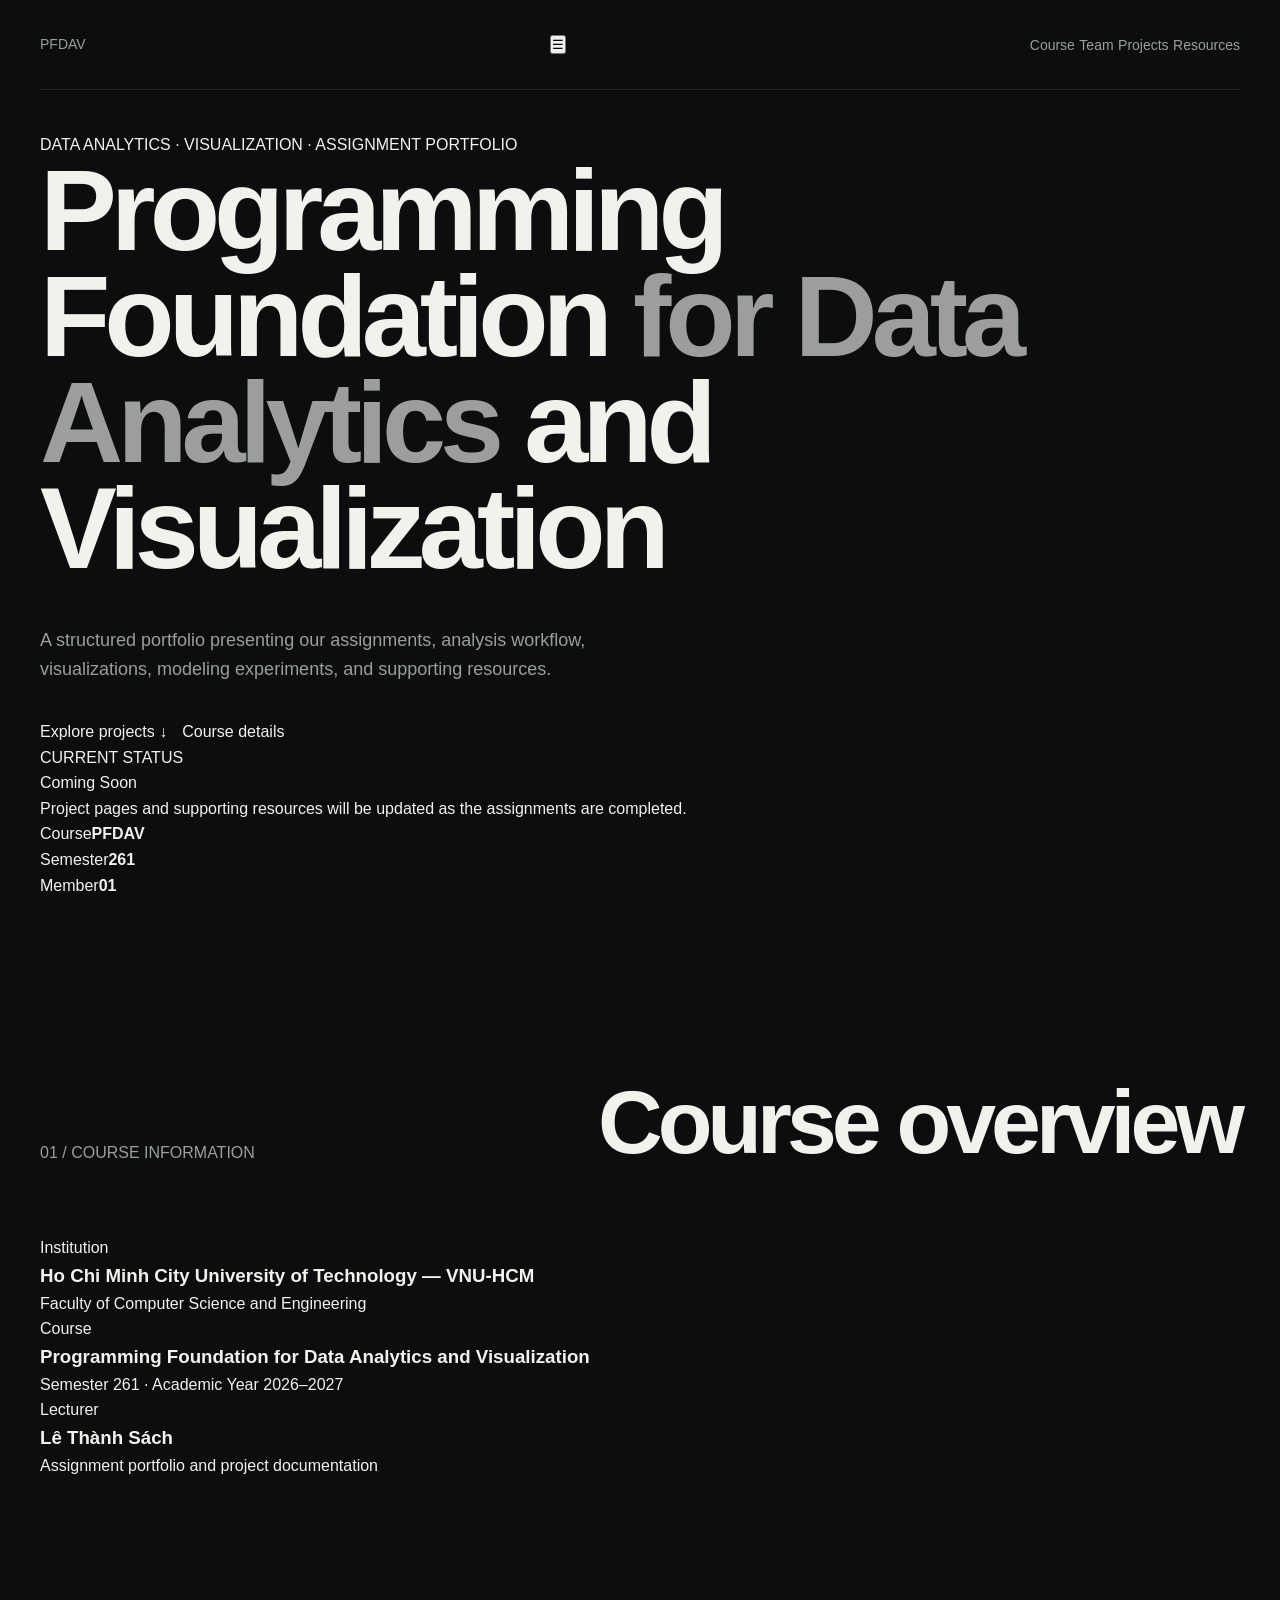
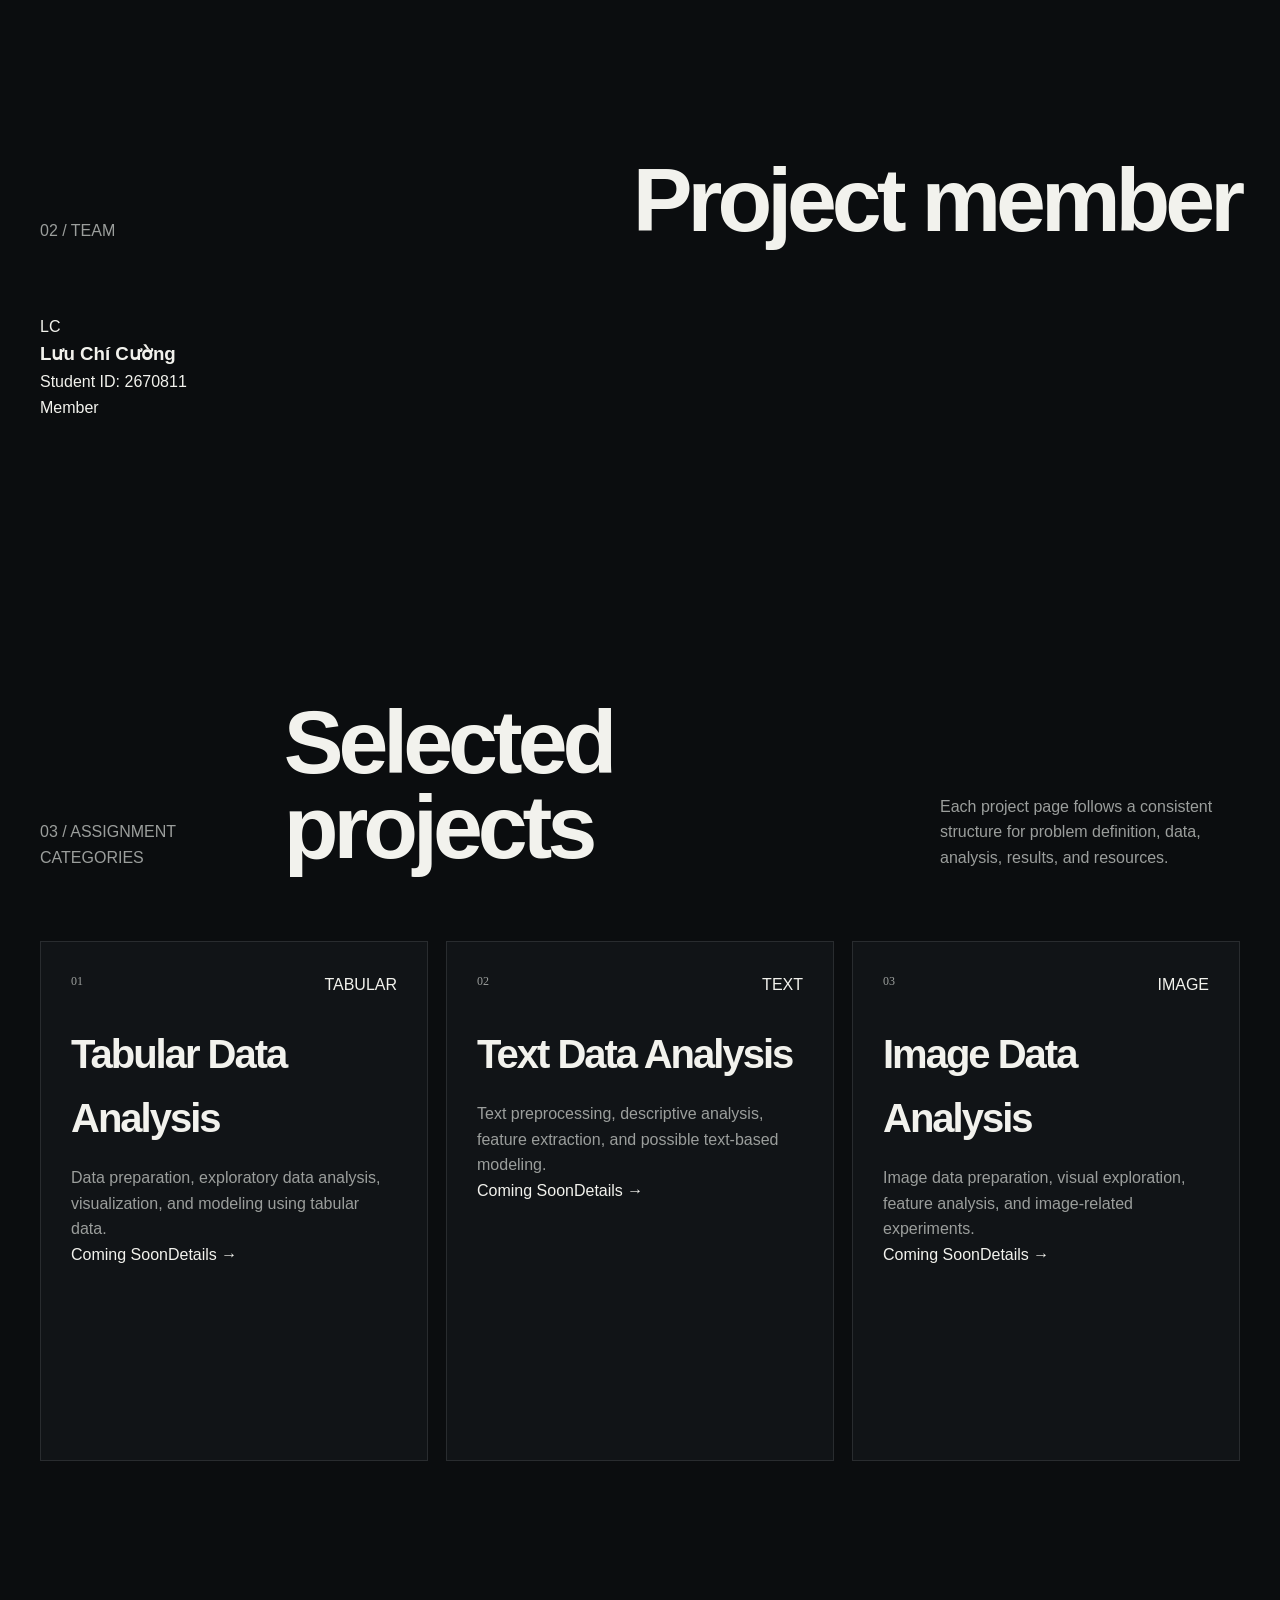
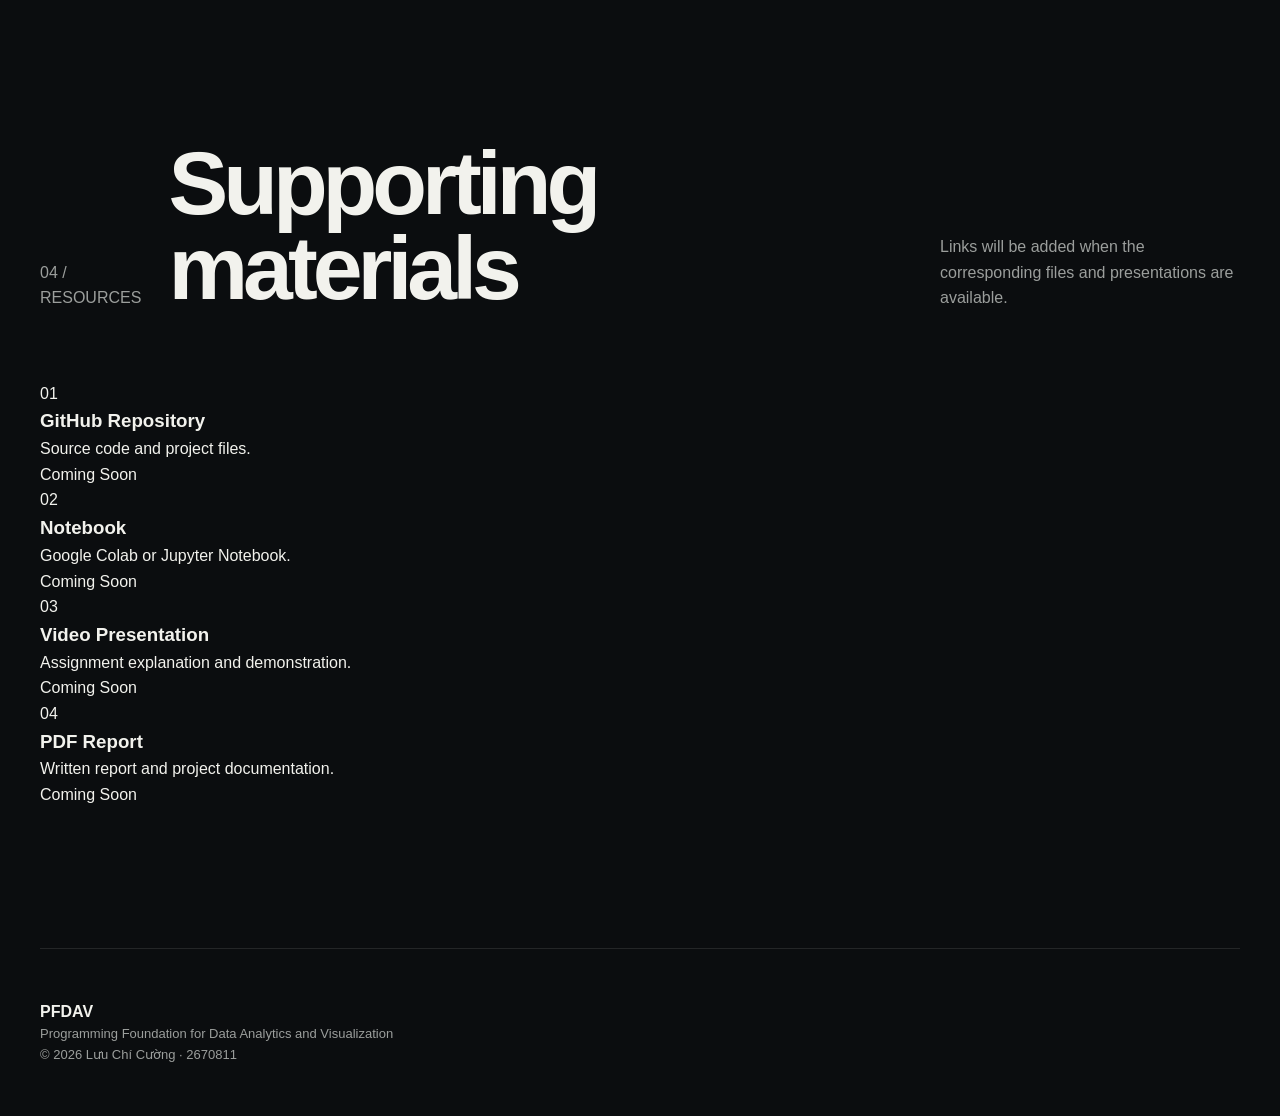
==== commit f892251b: "update" ====
--- a/index.html
+++ b/index.html
@@ -1,703 +1,145 @@
 <!DOCTYPE html>
 <html lang="en">
+<head>
+  <meta charset="UTF-8">
+  <meta name="viewport" content="width=device-width, initial-scale=1.0">
+  <meta name="description" content="Programming Foundation for Data Analytics and Visualization assignment portfolio.">
+  <title>Programming Foundation for Data Analytics and Visualization</title>
+  <link rel="stylesheet" href="style.css">
+  <script defer src="script.js"></script>
+</head>
+<body>
+  <header class="site-header">
+    <nav class="navbar container">
+      <a class="brand" href="index.html">PF<span>DAV</span></a>
+      <button class="menu-toggle" aria-label="Toggle navigation">☰</button>
+      <div class="nav-links">
+        <a href="#course">Course</a>
+        <a href="#team">Team</a>
+        <a href="#projects">Projects</a>
+        <a href="#resources">Resources</a>
+      </div>
+    </nav>
+  </header>
 
-<head>
+  <main>
+    <section class="hero container">
+      <div class="hero-copy reveal">
+        <p class="eyebrow">DATA ANALYTICS · VISUALIZATION · ASSIGNMENT PORTFOLIO</p>
+        <h1>Programming Foundation <span>for Data Analytics</span> and Visualization</h1>
+        <p class="hero-description">
+          A structured portfolio presenting our assignments, analysis workflow,
+          visualizations, modeling experiments, and supporting resources.
+        </p>
+        <div class="hero-actions">
+          <a class="button button-primary" href="#projects">Explore projects ↓</a>
+          <a class="button button-secondary" href="#course">Course details</a>
+        </div>
+      </div>
+      <div class="hero-panel reveal">
+        <div class="panel-label">CURRENT STATUS</div>
+        <div class="status-large">Coming Soon</div>
+        <p>Project pages and supporting resources will be updated as the assignments are completed.</p>
+        <div class="panel-line"><span>Course</span><strong>PFDAV</strong></div>
+        <div class="panel-line"><span>Semester</span><strong>261</strong></div>
+        <div class="panel-line"><span>Member</span><strong>01</strong></div>
+      </div>
+    </section>
 
-    <meta charset="UTF-8">
+    <section id="course" class="section container">
+      <div class="section-heading reveal">
+        <p class="eyebrow">01 / COURSE INFORMATION</p>
+        <h2>Course overview</h2>
+      </div>
+      <div class="info-grid">
+        <article class="info-card reveal">
+          <span class="card-label">Institution</span>
+          <h3>Ho Chi Minh City University of Technology — VNU-HCM</h3>
+          <p>Faculty of Computer Science and Engineering</p>
+        </article>
+        <article class="info-card reveal">
+          <span class="card-label">Course</span>
+          <h3>Programming Foundation for Data Analytics and Visualization</h3>
+          <p>Semester 261 · Academic Year 2026–2027</p>
+        </article>
+        <article class="info-card reveal">
+          <span class="card-label">Lecturer</span>
+          <h3>Lê Thành Sách</h3>
+          <p>Assignment portfolio and project documentation</p>
+        </article>
+      </div>
+    </section>
 
-    <meta
-        name="viewport"
-        content="width=device-width, initial-scale=1.0"
-    >
+    <section id="team" class="section section-muted">
+      <div class="container">
+        <div class="section-heading reveal">
+          <p class="eyebrow">02 / TEAM</p>
+          <h2>Project member</h2>
+        </div>
+        <div class="team-card reveal">
+          <div class="avatar">LC</div>
+          <div>
+            <h3>Lưu Chí Cường</h3>
+            <p>Student ID: 2670811</p>
+            <span class="tag">Member</span>
+          </div>
+        </div>
+      </div>
+    </section>
 
-    <title>
-        Data Analysis & Visualization — Group Name
-    </title>
+    <section id="projects" class="section container">
+      <div class="section-heading reveal">
+        <p class="eyebrow">03 / ASSIGNMENT CATEGORIES</p>
+        <h2>Selected projects</h2>
+        <p>Each project page follows a consistent structure for problem definition, data, analysis, results, and resources.</p>
+      </div>
 
-    <meta
-        name="description"
-        content="Course project for Programming Foundations for Data Analysis and Visualization"
-    >
+      <div class="project-grid">
+        <article class="project-card reveal">
+          <div class="project-top"><span class="project-number">01</span><span class="project-type">TABULAR</span></div>
+          <h3>Tabular Data Analysis</h3>
+          <p>Data preparation, exploratory data analysis, visualization, and modeling using tabular data.</p>
+          <div class="project-footer"><span class="coming-soon">Coming Soon</span><a class="text-link" href="tabular/index.html">Details →</a></div>
+        </article>
 
-    <link rel="stylesheet" href="style.css">
+        <article class="project-card reveal">
+          <div class="project-top"><span class="project-number">02</span><span class="project-type">TEXT</span></div>
+          <h3>Text Data Analysis</h3>
+          <p>Text preprocessing, descriptive analysis, feature extraction, and possible text-based modeling.</p>
+          <div class="project-footer"><span class="coming-soon">Coming Soon</span><a class="text-link" href="text/index.html">Details →</a></div>
+        </article>
 
-</head>
+        <article class="project-card reveal">
+          <div class="project-top"><span class="project-number">03</span><span class="project-type">IMAGE</span></div>
+          <h3>Image Data Analysis</h3>
+          <p>Image data preparation, visual exploration, feature analysis, and image-related experiments.</p>
+          <div class="project-footer"><span class="coming-soon">Coming Soon</span><a class="text-link" href="image/index.html">Details →</a></div>
+        </article>
+      </div>
+    </section>
 
+    <section id="resources" class="section section-muted">
+      <div class="container">
+        <div class="section-heading reveal">
+          <p class="eyebrow">04 / RESOURCES</p>
+          <h2>Supporting materials</h2>
+          <p>Links will be added when the corresponding files and presentations are available.</p>
+        </div>
+        <div class="resource-grid">
+          <div class="resource-card reveal"><span>01</span><h3>GitHub Repository</h3><p>Source code and project files.</p><span class="coming-soon">Coming Soon</span></div>
+          <div class="resource-card reveal"><span>02</span><h3>Notebook</h3><p>Google Colab or Jupyter Notebook.</p><span class="coming-soon">Coming Soon</span></div>
+          <div class="resource-card reveal"><span>03</span><h3>Video Presentation</h3><p>Assignment explanation and demonstration.</p><span class="coming-soon">Coming Soon</span></div>
+          <div class="resource-card reveal"><span>04</span><h3>PDF Report</h3><p>Written report and project documentation.</p><span class="coming-soon">Coming Soon</span></div>
+        </div>
+      </div>
+    </section>
+  </main>
 
-<body>
-
-
-<!-- =========================
-     NAVIGATION
-========================= -->
-
-<header class="navbar">
-
-    <a href="./" class="logo">
-        DATA<span>261</span>
-    </a>
-
-    <nav>
-
-        <a href="#course">
-            Course
-        </a>
-
-        <a href="#team">
-            Team
-        </a>
-
-        <a href="#projects">
-            Projects
-        </a>
-
-        <a href="#resources">
-            Resources
-        </a>
-
-    </nav>
-
-    <a
-        href="https://github.com/Cuong111111"
-        target="_blank"
-        class="github-btn"
-    >
-        GitHub ↗
-    </a>
-
-</header>
-
-
-
-<main>
-
-
-<!-- =========================
-     HERO
-========================= -->
-
-<section class="hero">
-
-    <div class="hero-label">
-        SEMESTER 261 · 2026–2027
+  <footer class="site-footer">
+    <div class="container footer-content">
+      <div><strong>PF<span>DAV</span></strong><p>Programming Foundation for Data Analytics and Visualization</p></div>
+      <p>© 2026 Lưu Chí Cường · 2670811</p>
     </div>
-
-
-    <h1>
-
-        Programming Foundations
-        <br>
-
-        <span>
-            for Data Analysis
-        </span>
-
-    </h1>
-
-
-    <p class="hero-description">
-
-        Course project covering structured,
-        textual and visual data through
-        exploratory analysis, preprocessing,
-        visualization and machine learning.
-
-    </p>
-
-
-    <div class="hero-actions">
-
-        <a
-            href="#projects"
-            class="primary-btn"
-        >
-            Explore projects ↓
-        </a>
-
-
-        <a
-            href="#course"
-            class="secondary-btn"
-        >
-            Course information
-        </a>
-
-    </div>
-
-</section>
-
-
-
-<!-- =========================
-     COURSE INFORMATION
-========================= -->
-
-<section
-    class="section"
-    id="course"
->
-
-    <div class="section-number">
-        01 / COURSE
-    </div>
-
-
-    <div class="course-layout">
-
-
-        <div>
-
-            <h2>
-                Course
-                <em>Information.</em>
-            </h2>
-
-        </div>
-
-
-        <div class="info-list">
-
-
-            <div class="info-row">
-
-                <span>
-                    University
-                </span>
-
-                <strong>
-                    Ho Chi Minh City University
-                    of Technology — VNU-HCM
-                </strong>
-
-            </div>
-
-
-            <div class="info-row">
-
-                <span>
-                    Faculty
-                </span>
-
-                <strong>
-                    Faculty of Computer Science
-                    and Engineering
-                </strong>
-
-            </div>
-
-
-            <div class="info-row">
-
-                <span>
-                    Course
-                </span>
-
-                <strong>
-                    Programming Foundations
-                    for Data Analysis
-                    and Visualization
-                </strong>
-
-            </div>
-
-
-            <div class="info-row">
-
-                <span>
-                    Semester
-                </span>
-
-                <strong>
-                    Semester 261 · Academic Year
-                    2026–2027
-                </strong>
-
-            </div>
-
-
-            <div class="info-row">
-
-                <span>
-                    Lecturer
-                </span>
-
-                <strong>
-                    Lê Thành Sách
-                </strong>
-
-            </div>
-
-
-        </div>
-
-    </div>
-
-</section>
-
-
-
-<!-- =========================
-     TEAM
-========================= -->
-
-<section
-    class="section"
-    id="team"
->
-
-    <div class="section-number">
-        02 / TEAM
-    </div>
-
-
-    <div class="section-heading">
-
-        <h2>
-            Meet the
-            <em>team.</em>
-        </h2>
-
-        <p>
-            Group information and
-            individual contributions.
-        </p>
-
-    </div>
-
-
-    <div class="team-grid">
-
-
-        <!-- MEMBER 1 -->
-
-        <div class="member-card">
-
-            <span class="member-number">
-                01
-            </span>
-
-            <h3>
-                YOUR NAME
-            </h3>
-
-            <p>
-                Student ID:
-                YOUR_MSSV
-            </p>
-
-            <p class="role">
-                Role / Main contribution
-            </p>
-
-            <a
-                href="#"
-                target="_blank"
-            >
-                GitHub ↗
-            </a>
-
-        </div>
-
-
-        <!-- MEMBER 2 -->
-
-        <div class="member-card">
-
-            <span class="member-number">
-                02
-            </span>
-
-            <h3>
-                MEMBER NAME
-            </h3>
-
-            <p>
-                Student ID:
-                MEMBER_MSSV
-            </p>
-
-            <p class="role">
-                Role / Main contribution
-            </p>
-
-            <a
-                href="#"
-                target="_blank"
-            >
-                GitHub ↗
-            </a>
-
-        </div>
-
-
-        <!-- MEMBER 3 -->
-
-        <div class="member-card">
-
-            <span class="member-number">
-                03
-            </span>
-
-            <h3>
-                MEMBER NAME
-            </h3>
-
-            <p>
-                Student ID:
-                MEMBER_MSSV
-            </p>
-
-            <p class="role">
-                Role / Main contribution
-            </p>
-
-            <a
-                href="#"
-                target="_blank"
-            >
-                GitHub ↗
-            </a>
-
-        </div>
-
-    </div>
-
-
-    <div class="repository">
-
-        <span>
-            GROUP REPOSITORY
-        </span>
-
-        <a
-            href="https://github.com/Cuong111111"
-            target="_blank"
-        >
-            github.com/Cuong111111 ↗
-        </a>
-
-    </div>
-
-</section>
-
-
-
-<!-- =========================
-     PROJECTS
-========================= -->
-
-<section
-    class="section"
-    id="projects"
->
-
-    <div class="section-number">
-        03 / PROJECTS
-    </div>
-
-
-    <div class="section-heading">
-
-        <h2>
-            Explore our
-            <em>projects.</em>
-        </h2>
-
-        <p>
-            Each data type is presented
-            as an independent project page.
-        </p>
-
-    </div>
-
-
-    <div class="project-grid">
-
-
-        <!-- TABULAR -->
-
-        <a
-            href="./tabular/"
-            class="project-card"
-        >
-
-            <div class="project-top">
-
-                <span>
-                    01
-                </span>
-
-                <span>
-                    ↗
-                </span>
-
-            </div>
-
-
-            <div class="project-icon">
-                ◫
-            </div>
-
-
-            <h3>
-                Tabular
-            </h3>
-
-
-            <p>
-                Analysis of structured data
-                including preprocessing,
-                exploratory data analysis
-                and machine learning.
-            </p>
-
-
-            <div class="project-tags">
-
-                <span>
-                    NumPy
-                </span>
-
-                <span>
-                    Pandas
-                </span>
-
-                <span>
-                    Scikit-learn
-                </span>
-
-            </div>
-
-
-            <strong>
-                View project →
-            </strong>
-
-        </a>
-
-
-
-        <!-- TEXT -->
-
-        <a
-            href="./text/"
-            class="project-card"
-        >
-
-            <div class="project-top">
-
-                <span>
-                    02
-                </span>
-
-                <span>
-                    ↗
-                </span>
-
-            </div>
-
-
-            <div class="project-icon">
-                Aa
-            </div>
-
-
-            <h3>
-                Text
-            </h3>
-
-
-            <p>
-                Text preprocessing,
-                feature extraction,
-                classification and
-                evaluation.
-            </p>
-
-
-            <div class="project-tags">
-
-                <span>
-                    NLP
-                </span>
-
-                <span>
-                    TF-IDF
-                </span>
-
-                <span>
-                    ML
-                </span>
-
-            </div>
-
-
-            <strong>
-                View project →
-            </strong>
-
-        </a>
-
-
-
-        <!-- IMAGE -->
-
-        <a
-            href="./image/"
-            class="project-card"
-        >
-
-            <div class="project-top">
-
-                <span>
-                    03
-                </span>
-
-                <span>
-                    ↗
-                </span>
-
-            </div>
-
-
-            <div class="project-icon">
-                ◉
-            </div>
-
-
-            <h3>
-                Image
-            </h3>
-
-
-            <p>
-                Image preprocessing,
-                augmentation and
-                pretrained models for
-                image classification.
-            </p>
-
-
-            <div class="project-tags">
-
-                <span>
-                    OpenCV
-                </span>
-
-                <span>
-                    CNN
-                </span>
-
-                <span>
-                    Transfer Learning
-                </span>
-
-            </div>
-
-
-            <strong>
-                View project →
-            </strong>
-
-        </a>
-
-
-    </div>
-
-</section>
-
-
-
-<!-- =========================
-     RESOURCES
-========================= -->
-
-<section
-    class="section"
-    id="resources"
->
-
-    <div class="section-number">
-        04 / RESOURCES
-    </div>
-
-
-    <h2>
-        Project
-        <em>resources.</em>
-    </h2>
-
-
-    <div class="resource-grid">
-
-
-        <a
-            href="https://github.com/Cuong111111"
-            target="_blank"
-            class="resource-card"
-        >
-
-            <span>
-                SOURCE CODE
-            </span>
-
-            <strong>
-                GitHub Repository ↗
-            </strong>
-
-        </a>
-
-
-        <a
-            href="#"
-            class="resource-card"
-        >
-
-            <span>
-                PRESENTATION
-            </span>
-
-            <strong>
-                YouTube Channel ↗
-            </strong>
-
-        </a>
-
-
-    </div>
-
-</section>
-
-
-</main>
-
-
-
-<footer>
-
-    <div>
-
-        <strong>
-            DATA 261
-        </strong>
-
-        <p>
-            Programming Foundations for
-            Data Analysis and Visualization
-        </p>
-
-    </div>
-
-
-    <p>
-        Semester 261 · 2026–2027
-    </p>
-
-</footer>
-
-
-<script src="script.js"></script>
-
+  </footer>
 </body>
-
-</html>+</html>
